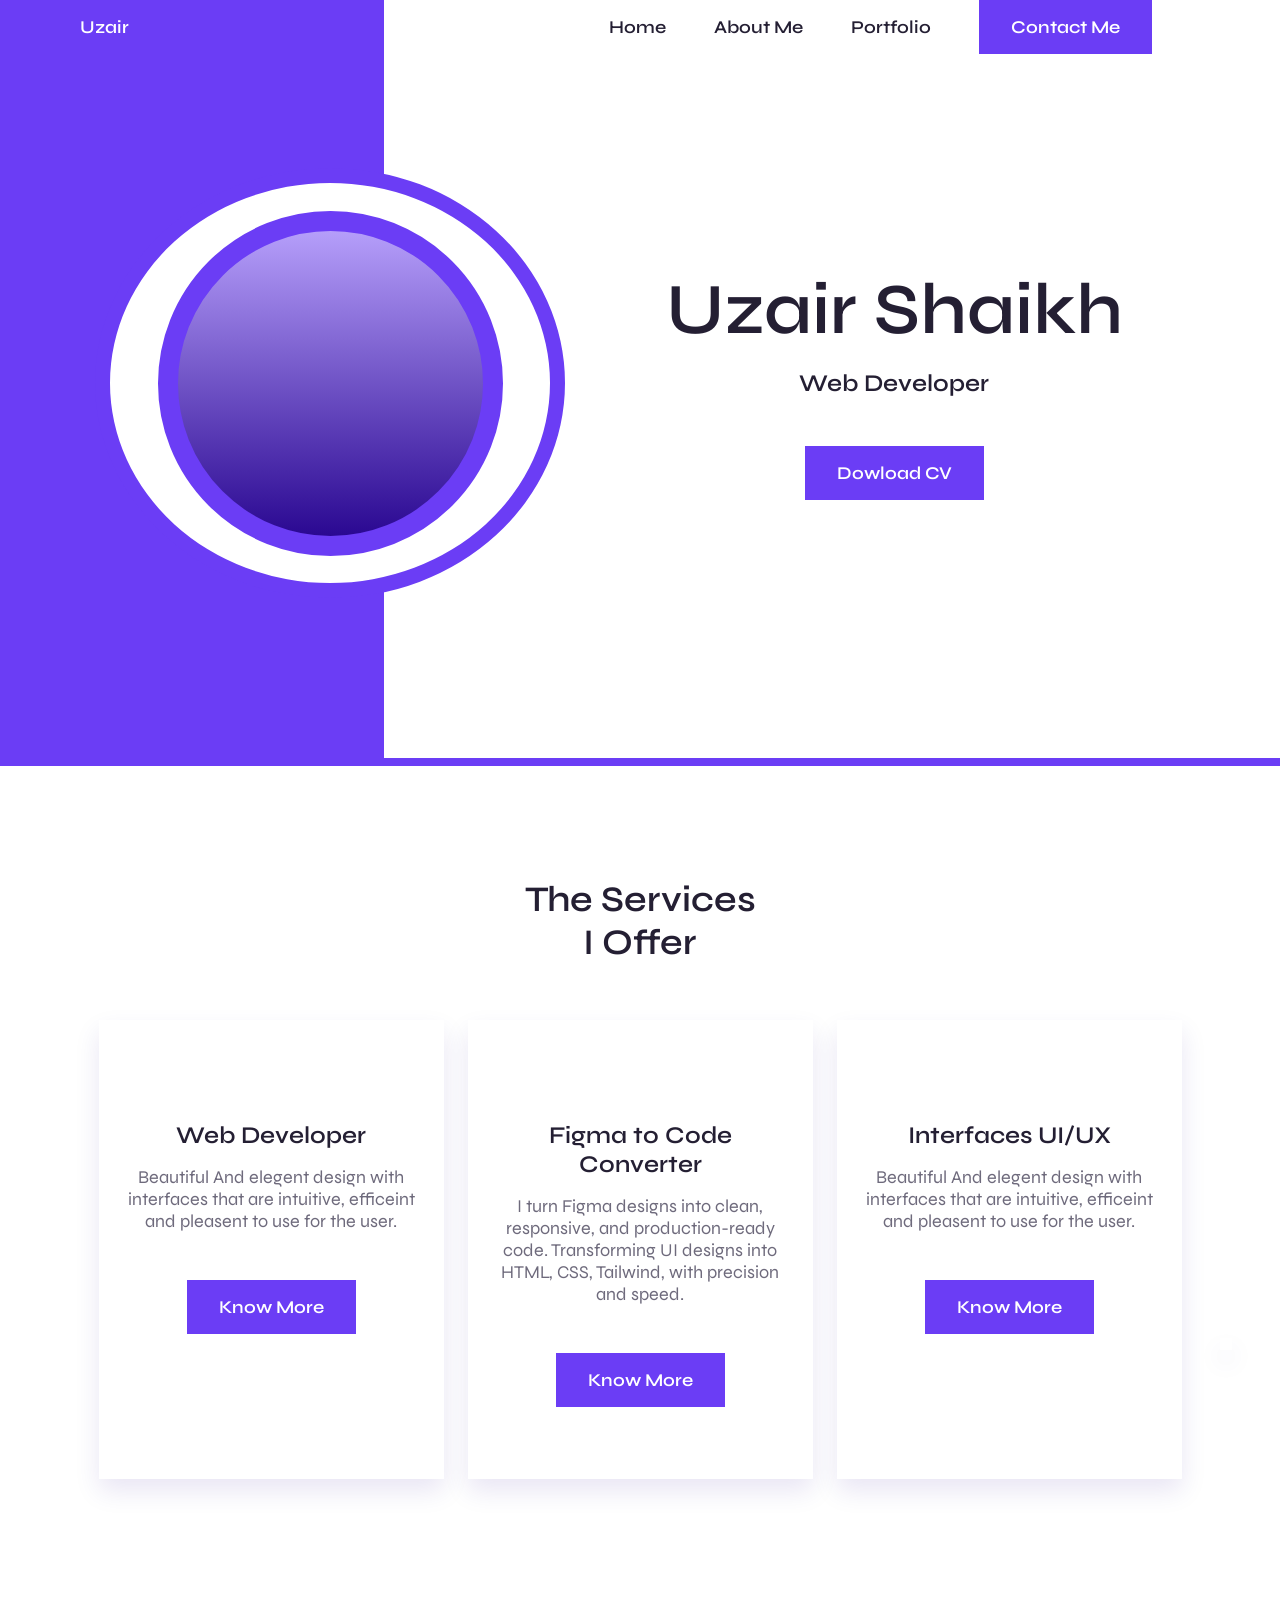
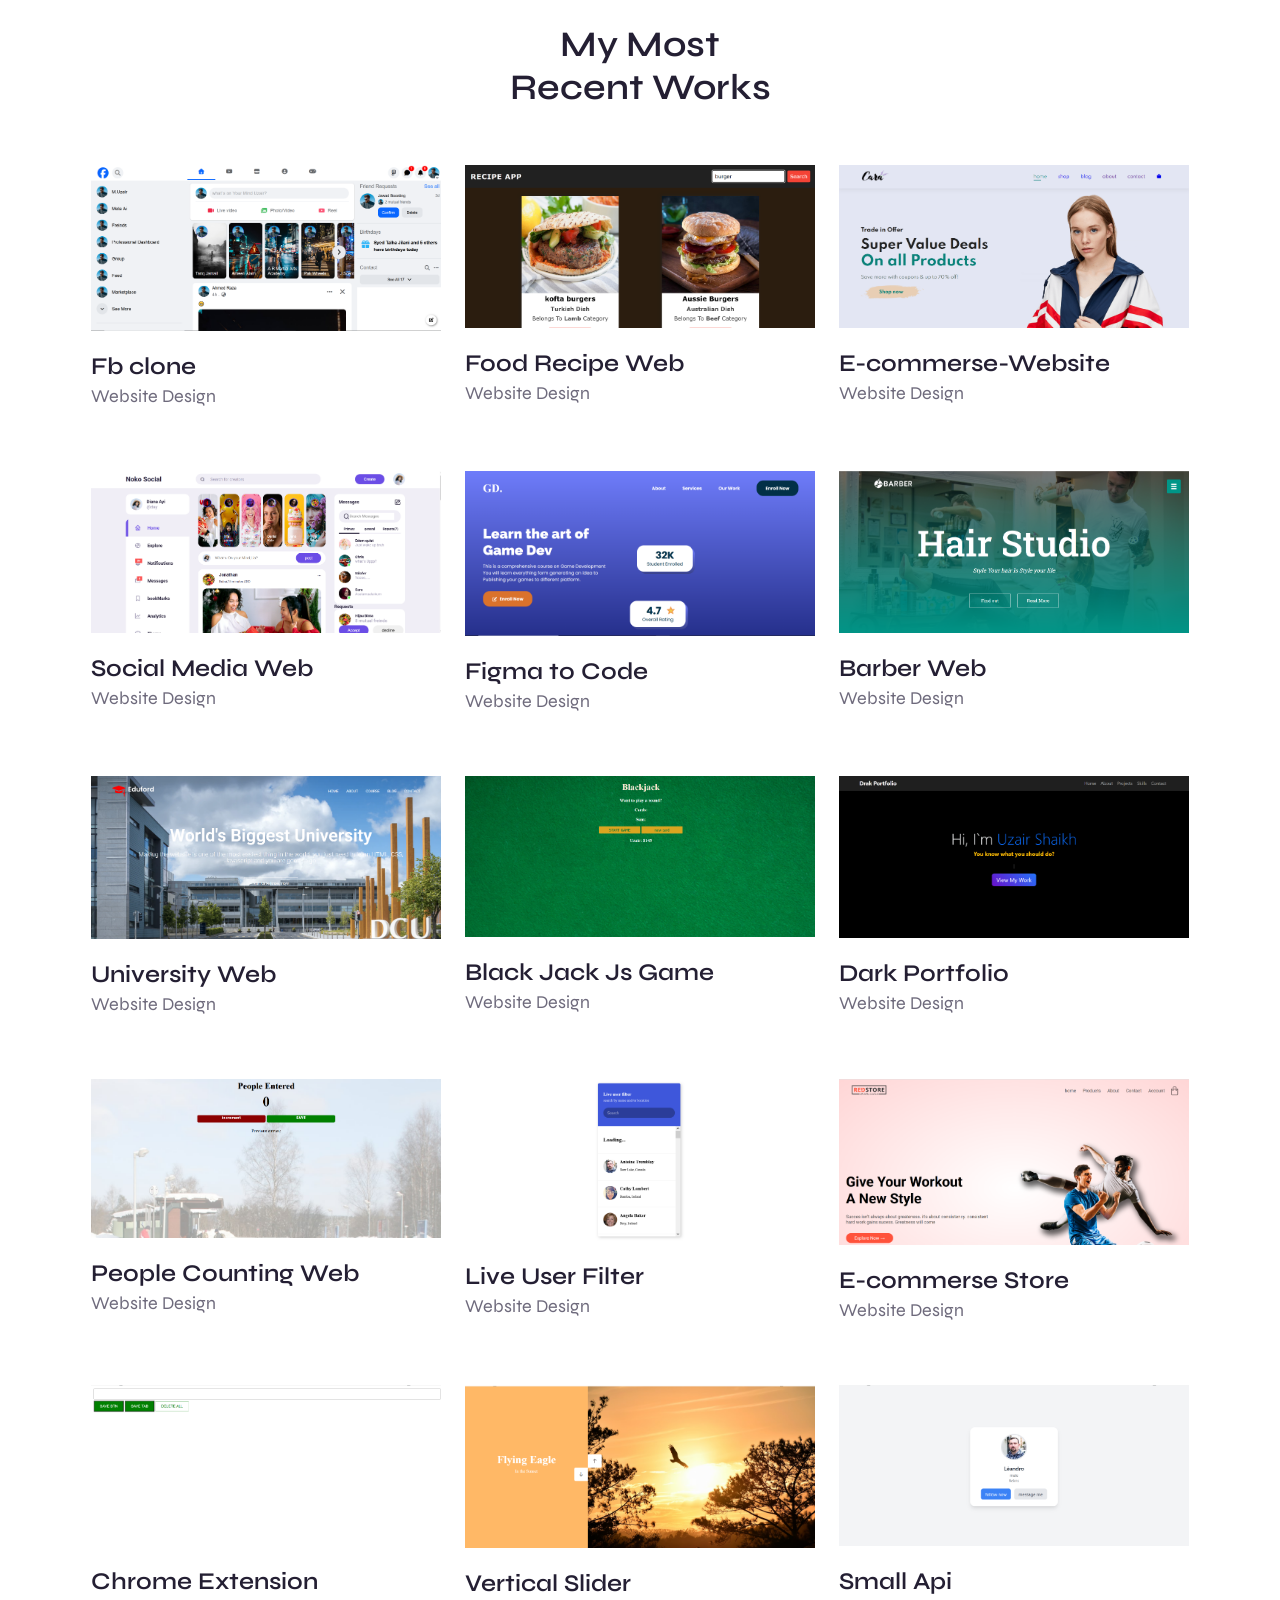
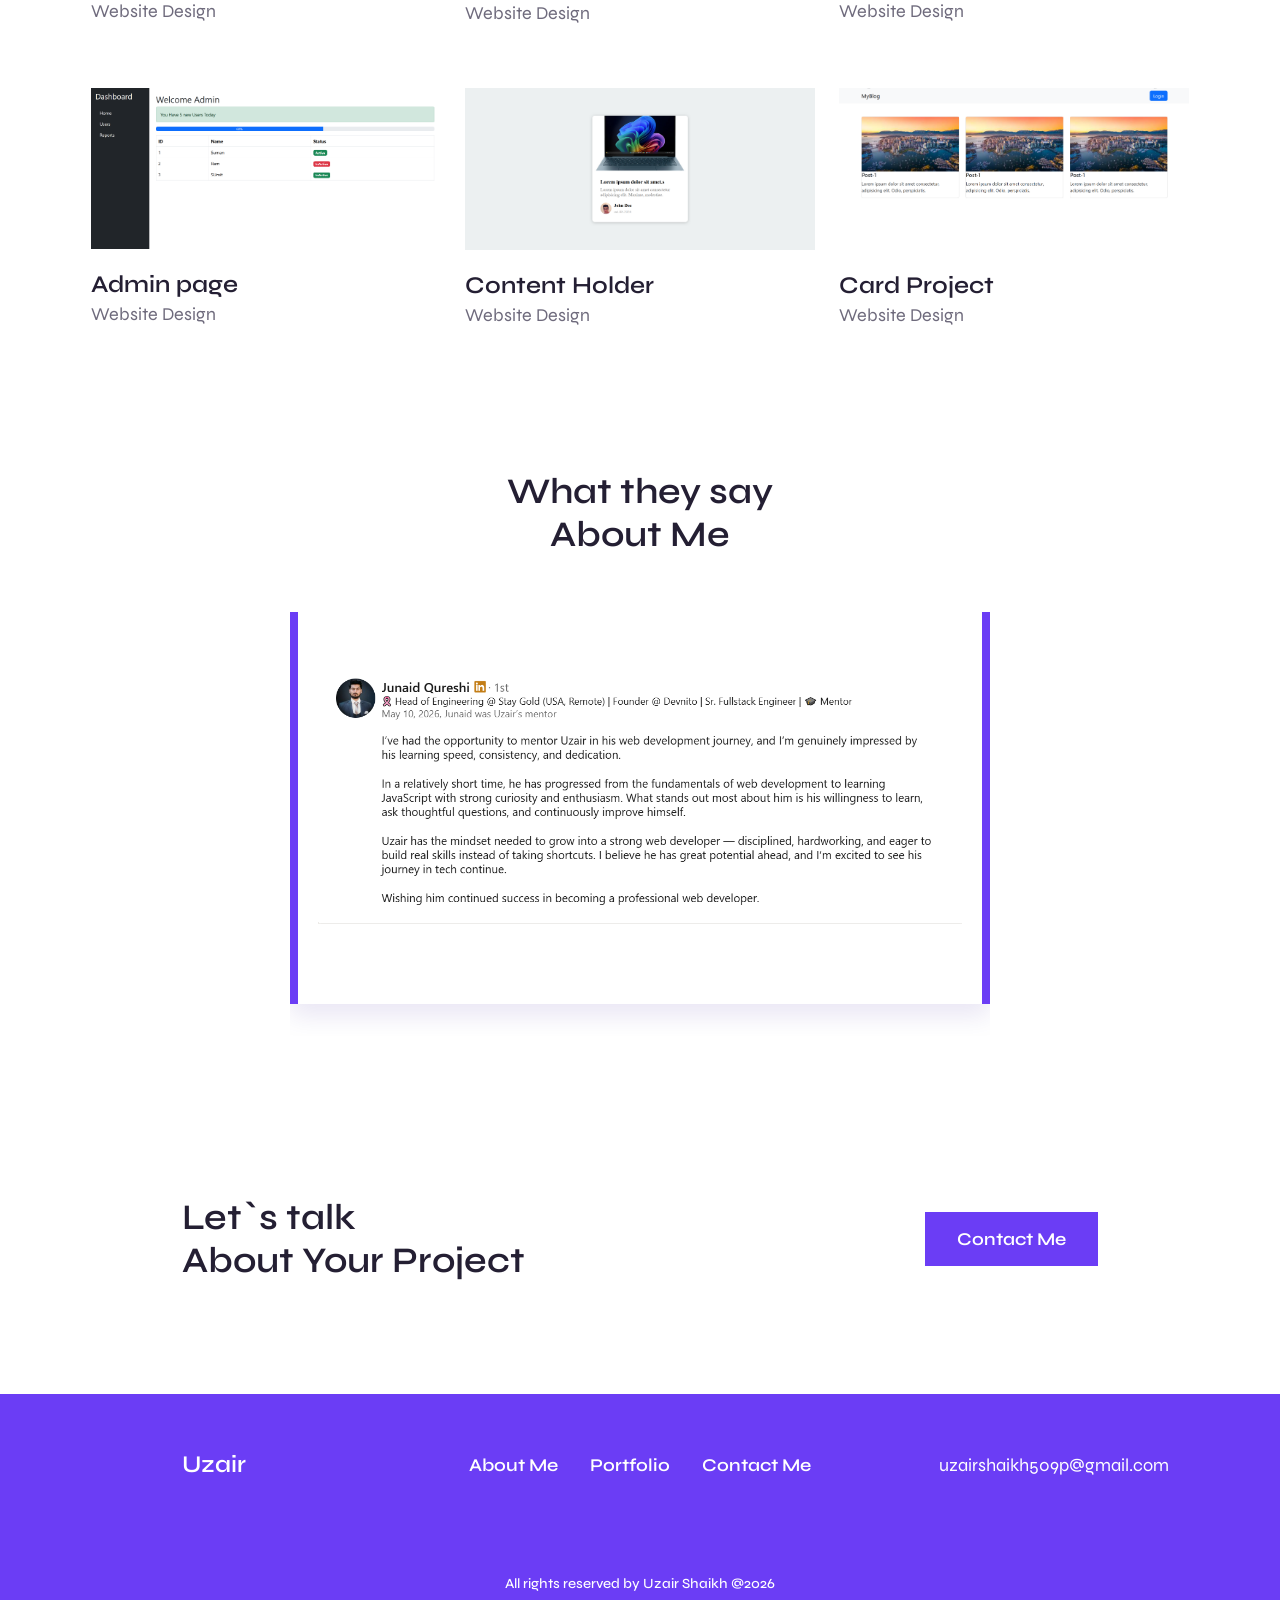
==== index.html @ 3963e6fd "update" ====
<!DOCTYPE html>
<html lang="en">

<head>
    <meta charset="UTF-8">
    <meta name="viewport" content="width=device-width, initial-scale=1.0">
    <!--=============== FAVICON ===============-->
    <link rel="shortcut icon" href="assets/img/favicon.png" type="image/x-icon">

    <!--=============== font awesome ===============-->
    <link rel="stylesheet" href="https://cdnjs.cloudflare.com/ajax/libs/remixicon/4.6.0/remixicon.css">

    <!--=============== SWIPER CSS ===============-->
    <link rel="stylesheet" href="./swiper-bundle.min.css">
    <link rel="stylesheet" href="https://cdnjs.cloudflare.com/ajax/libs/font-awesome/7.0.1/css/all.min.css">

    <!--=============== CSS ===============-->
    <link rel="stylesheet" href="style.css">
    <link rel="icon" type="image/png" sizes="32x32" href="./img/favicon.png">
    <title>Portfolio website</title>
</head>

<body>
    <!--==================== HEADER ====================-->
    <header class="header" id="header">
        <nav class="nav container">
            <a href="index.html" class="nav__logo">Uzair</a>

            <div class="nav__menu" id="nav-menu">
                <ul class="nav__list">
                    <li class="nav__item">
                        <a href="index.html" class="nav__link">Home</a>
                    </li>

                    <li class="nav__item">
                        <a href="about.html" class="nav__link">About Me</a>
                    </li>

                    <li class="nav__item">
                        <a href="work.html" class="nav__link">Portfolio</a>
                    </li>

                    <li class="nav__item">
                        <a href="contact.html" class="button">Contact Me</a>
                    </li>

                </ul>

                <!-- close button -->
                <div class="nav__close" id="nav-close">
                    <i class="ri-close-line"></i>
                </div>
            </div>

            <div class="nav__actions">
                <!-- theme button -->
                <i class="ri-moon-line change-theme" id="theme-button"></i>

                <!-- toggle button -->

                <div class="nav__toggle" id="nav-toggle">
                    <i class="ri-apps-2-line"></i>
                </div>
            </div>
        </nav>
    </header>

    <!--==================== MAIN ====================-->
    <main class="main">
        <!--==================== HOME ====================-->
        <section class="home section">
            <div class="home__rectangle"> </div>

            <div class="home__container container grid">
                <div class="home__perfil perfil">
                    <div class="perfil__content">
                        <img src="./img/uzair bg.remove.png" alt="image" class="perfil__img">
                    </div>
                </div>
                <div class="home__content grid">
                    <div class="home__data grid">
                        <h1 class="home__name">
                            Uzair Shaikh
                        </h1>

                        <h2 class="home__profession">
                            Web Developer
                        </h2>

                        <div class="home__social">
                            <a href="https://github.com/Uzair-Shaikh-1" target="_blank" class="home__social-link">
                                <i class="ri-github-fill"></i>
                            </a>
                            <a href="https://www.linkedin.com/in/uzair-shaikh-376305394/" target="_blank"
                                class="home__social-link">
                                <i class="ri-linkedin-fill"></i>
                            </a>
                            <a href="https://x.com/uzair_shaikh01" target="_blank" class="home__social-link">
                                <i class="ri-twitter-fill"></i>
                            </a>
                        </div>
                    </div>
                    <a href="https://canva.link/modern-cv" download="" class="home__button button">
                        Dowload CV
                    </a>
                </div>
            </div>

        </section>

        <!--==================== SERVICES ====================-->
        <section class="services section">

            <h2 class="section__title">
                The Services <br>
                I Offer
            </h2>

            <div class="services_container container grid">
                <article class="services__card">
                    <i class="ri-code-s-slash-line services__icon"></i>
                    <h2 class="services__title">
                        Web Developer
                    </h2>
                    <p class="services__description">
                        Beautiful And elegent design with interfaces
                        that are intuitive, efficeint and pleasent to use for the user.
                    </p>

                    <button class="services__button button">
                        Know More
                    </button>

                    <div class="services__modal">
                        <div class="services__modal-content">
                            <i class="ri-close-line services__modal-close"></i>

                            <h2 class="services__modal-title">Web Developer</h2>

                            <ul class="services__modal-list grid">
                                <li class="services__modal-item">
                                    Create professional and quality websites at the clients`s request
                                </li>
                                <li class="services__modal-item">
                                    I do web Design in prototypes
                                </li>
                                <li class="services__modal-item">
                                    I position your website with advanced SEO
                                </li>
                                <li class="services__modal-item">
                                    I solve performance problems on Web page
                                </li>
                            </ul>
                        </div>
                    </div>

                </article>
                <article class="services__card">
                    <i class="ri-pen-nib-line services__icon"></i>
                    <h2 class="services__title">
                        Figma to Code Converter
                    </h2>
                    <p class="services__description">
                        I turn Figma designs into clean, responsive, and production-ready code.
                        Transforming UI designs into HTML, CSS, Tailwind, with precision and speed.
                    </p>

                    <button class="services__button button">
                        Know More
                    </button>
                    <div class="services__modal">
                        <div class="services__modal-content">
                            <i class="ri-close-line services__modal-close"></i>

                            <h2 class="services__modal-title">Web design</h2>

                            <ul class="services__modal-list grid">
                                <li class="services__modal-item">
                                    Create professional and quality websites at the clients`s request
                                </li>
                                <li class="services__modal-item">
                                    I do web Design in prototypes
                                </li>
                                <li class="services__modal-item">
                                    I position your website with advanced SEO
                                </li>
                                <li class="services__modal-item">
                                    I solve performance problems on Web page
                                </li>
                            </ul>
                        </div>
                    </div>

                </article>
                <article class="services__card">
                    <i class="ri-layout-2-line services__icon"></i>
                    <h2 class="services__title">
                        Interfaces UI/UX
                    </h2>
                    <p class="services__description">
                        Beautiful And elegent design with interfaces
                        that are intuitive, efficeint and pleasent to use for the user.
                    </p>

                    <button class="services__button button">
                        Know More
                    </button>
                    <div class="services__modal">
                        <div class="services__modal-content">
                            <i class="ri-close-line services__modal-close"></i>

                            <h2 class="services__modal-title">InterFaces UI/UX</h2>

                            <ul class="services__modal-list grid">
                                <li class="services__modal-item">
                                    Create professional and quality websites at the clients`s request
                                </li>
                                <li class="services__modal-item">
                                    I do web Design in prototypes
                                </li>
                                <li class="services__modal-item">
                                    I position your website with advanced SEO
                                </li>
                                <li class="services__modal-item">
                                    I solve performance problems on Web page
                                </li>
                            </ul>
                        </div>
                    </div>
                </article>
            </div>
        </section>

        <!--==================== WORK ====================-->
        <section class="work section">
            <h2 class="section__title">
                My Most <br>
                Recent Works
            </h2>

            <div class="work__container container grid">
                <article class="work__card">
                    <div class="work__link">
                        <img src="./img/fb-clone.png" alt="image" class="work__img">

                    </div>
                    <div class="work-title-main">

                        <div class="work-title-1">
                            <h2 class="work__title">Fb clone</h2>
                            <span class="work__subtitle">Website Design</span>
                        </div>
                        <div class="work-title-2">


                            <a href="https://fb-dashboard11.netlify.app/" target="_blank"><i
                                    class="ri-external-link-line "></i></a>
                            <a href="https://github.com/Uzair-Shaikh-1/Fb-Dashboard" target="_blank"><i
                                    class="ri-github-fill"></i></a>
                        </div>
                    </div>

                </article>

                <article class="work__card">
                    <div class="work__link">
                        <img src="./img/food-recipe-werb.png" alt="image" class="work__img">

                    </div>
                    <div class="work-title-main">

                        <div class="work-title-1">
                            <h2 class="work__title">Food Recipe Web </h2>
                            <span class="work__subtitle">Website Design</span>
                        </div>
                        <div class="work-title-2">


                            <a href="https://food-recipe-web-by-developer-uzair.netlify.app/" target="_blank"><i
                                    class="ri-external-link-line "></i></a>
                            <a href="https://github.com/Uzair-Shaikh-1/Food-Recipe-Web1" target="_blank"><i
                                    class="ri-github-fill"></i></a>
                        </div>
                    </div>
                </article>
                <article class="work__card">
                    <div class="work__link">
                        <img src="./img/E-Commerce-Website.png" alt="image" class="work__img">

                    </div>
                    <div class="work-title-main">

                        <div class="work-title-1">
                            <h2 class="work__title">E-commerse-Website</h2>
                            <span class="work__subtitle">Website Design</span>
                        </div>
                        <div class="work-title-2">


                            <a href="https://e-commerse-web-by-developer-uzair.netlify.app/" target="_blank"><i
                                    class="ri-external-link-line "></i></a>
                            <a href="https://github.com/Uzair-Shaikh-1/E-commerce-web-by-developer-Uzair"
                                target="_blank"><i class="ri-github-fill"></i></a>
                        </div>
                    </div>

                </article>

                <article class="work__card">
                    <div class="work__link">
                        <img src="./img/Social-media-web.png" alt="image" class="work__img">

                    </div>
                    <div class="work-title-main">

                        <div class="work-title-1">
                            <h2 class="work__title">Social Media Web </h2>
                            <span class="work__subtitle">Website Design</span>
                        </div>
                        <div class="work-title-2">


                            <a href="https://github.com/Uzair-Shaikh-1/Social-Media-web-by-developer-uzair"
                                target="_blank"><i class="ri-external-link-line "></i></a>
                            <a href="https://social-media-web-by-developer-uzair.netlify.app/" target="_blank"><i
                                    class="ri-github-fill"></i></a>
                        </div>
                    </div>

                </article>
                <article class="work__card">
                    <div class="work__link">
                        <img src="./img/Figma-to-Code.png" alt="image" class="work__img">

                    </div>
                    <div class="work-title-main">

                        <div class="work-title-1">
                            <h2 class="work__title">Figma to Code</h2>
                            <span class="work__subtitle">Website Design</span>
                        </div>
                        <div class="work-title-2">


                            <a href="https://gameweb2.netlify.app/" target="_blank"><i
                                    class="ri-external-link-line "></i></a>
                            <a href="https://github.com/Uzair-Shaikh-1/Game-Web" target="_blank"><i
                                    class="ri-github-fill"></i></a>
                        </div>
                    </div>

                </article>

                <article class="work__card">
                    <div class="work__link">
                        <img src="./img/barber-web.png" alt="image" class="work__img">

                    </div>
                    <div class="work-title-main">

                        <div class="work-title-1">
                            <h2 class="work__title">Barber Web</h2>
                            <span class="work__subtitle">Website Design</span>
                        </div>
                        <div class="work-title-2">


                            <a href="https://barberweb3.netlify.app/" target="_blank"><i
                                    class="ri-external-link-line "></i></a>
                            <a href="https://github.com/Uzair-Shaikh-1/Barber-Website" target="_blank"><i
                                    class="ri-github-fill"></i></a>
                        </div>
                    </div>

                </article>

                <article class="work__card">
                    <div class="work__link">
                        <img src="./img/university-web.png" alt="image" class="work__img">

                    </div>
                    <div class="work-title-main">

                        <div class="work-title-1">
                            <h2 class="work__title">University Web</h2>
                            <span class="work__subtitle">Website Design</span>
                        </div>
                        <div class="work-title-2">


                            <a href="https://universityweb3.netlify.app/" target="_blank"><i
                                    class="ri-external-link-line "></i></a>
                            <a href="https://github.com/Uzair-Shaikh-1/University-Web" target="_blank"><i
                                    class="ri-github-fill"></i></a>
                        </div>
                    </div>

                </article>

                <article class="work__card">
                    <div class="work__link">
                        <img src="./img/blackjack-js-game.png" alt="image" class="work__img">

                    </div>
                    <div class="work-title-main">

                        <div class="work-title-1">
                            <h2 class="work__title">Black Jack Js Game</h2>
                            <span class="work__subtitle">Website Design</span>
                        </div>
                        <div class="work-title-2">


                            <a href="https://black-jack-js-game-by-developer-uzair.netlify.app/" target="_blank"><i
                                    class="ri-external-link-line "></i></a>
                            <a href="https://github.com/Uzair-Shaikh-1/Black--jack-JS-Game-by-Developer-Uzair-"
                                target="_blank"><i class="ri-github-fill"></i></a>
                        </div>
                    </div>

                </article>

                <article class="work__card">
                    <div class="work__link">
                        <img src="./img/dark-portfolio.png" alt="image" class="work__img">

                    </div>
                    <div class="work-title-main">

                        <div class="work-title-1">
                            <h2 class="work__title">Dark Portfolio</h2>
                            <span class="work__subtitle">Website Design</span>
                        </div>
                        <div class="work-title-2">


                            <a href="https://darkportfolio2.netlify.app/" target="_blank"><i
                                    class="ri-external-link-line "></i></a>
                            <a href="https://github.com/Uzair-Shaikh-1/Dark-Portfolio" target="_blank"><i
                                    class="ri-github-fill"></i></a>
                        </div>
                    </div>

                </article>

                <article class="work__card">
                    <div class="work__link">
                        <img src="./img/people-counting-web.png" alt="image" class="work__img">

                    </div>
                    <div class="work-title-main">

                        <div class="work-title-1">
                            <h2 class="work__title">People Counting Web</h2>
                            <span class="work__subtitle">Website Design</span>
                        </div>
                        <div class="work-title-2">


                            <a href="https://people-counting-web-bydeveloper-uzair.netlify.app/" target="_blank"><i
                                    class="ri-external-link-line "></i></a>
                            <a href="https://github.com/Uzair-Shaikh-1/People-counting-web-by-developer-uzair"
                                target="_blank"><i class="ri-github-fill"></i></a>
                        </div>
                    </div>

                </article>

                <article class="work__card">
                    <div class="work__link">
                        <img src="./img/live-user-filter.png" alt="image" class="work__img">

                    </div>
                    <div class="work-title-main">

                        <div class="work-title-1">
                            <h2 class="work__title">Live User Filter</h2>
                            <span class="work__subtitle">Website Design</span>
                        </div>
                        <div class="work-title-2">


                            <a href="https://live-user-filter-by-developer-uzair.netlify.app/" target="_blank"><i
                                    class="ri-external-link-line "></i></a>
                            <a href="https://github.com/Uzair-Shaikh-1/live-user-filter-by-developer-uzair"
                                target="_blank"><i class="ri-github-fill"></i></a>
                        </div>
                    </div>

                </article>

                <article class="work__card">
                    <div class="work__link">
                        <img src="./img/E-Commerce-store.png" alt="image" class="work__img">

                    </div>
                    <div class="work-title-main">

                        <div class="work-title-1">
                            <h2 class="work__title">E-commerse Store</h2>
                            <span class="work__subtitle">Website Design</span>
                        </div>
                        <div class="work-title-2">


                            <a href="https://e-commecestore.netlify.app/" target="_blank"><i
                                    class="ri-external-link-line "></i></a>
                            <a href="https://github.com/Uzair-Shaikh-1/E-commerce-Store" target="_blank"><i
                                    class="ri-github-fill"></i></a>
                        </div>
                    </div>

                </article>

                <article class="work__card">
                    <div class="work__link">
                        <img src="./img/chrome-extension-to easily get leads data.png" alt="image" class="work__img">

                    </div>
                    <div class="work-title-main">

                        <div class="work-title-1">
                            <h2 class="work__title">Chrome Extension </h2>
                            <span class="work__subtitle">Website Design</span>
                        </div>
                        <div class="work-title-2">


                            <a href="https://chrome-extension-by-developer-uzair.netlify.app/" target="_blank"><i
                                    class="ri-external-link-line "></i></a>
                            <a href="https://github.com/Uzair-Shaikh-1/Chrome-extension-to-easily-store-leads-by-developer-uzair"
                                target="_blank"><i class="ri-github-fill"></i></a>
                        </div>
                    </div>
                </article>

                <article class="work__card">
                    <div class="work__link">
                        <img src="./img/vertical-Slider.png" alt="image" class="work__img">

                    </div>
                    <div class="work-title-main">

                        <div class="work-title-1">
                            <h2 class="work__title">Vertical Slider </h2>
                            <span class="work__subtitle">Website Design</span>
                        </div>
                        <div class="work-title-2">


                            <a href="https://vertical-slider-by-developer-uzair.netlify.app/" target="_blank"><i
                                    class="ri-external-link-line "></i></a>
                            <a href="https://github.com/Uzair-Shaikh-1/vertical-slider-by-developer-uzair"
                                target="_blank"><i class="ri-github-fill"></i></a>
                        </div>
                    </div>
                </article>

                <article class="work__card">
                    <div class="work__link">
                        <img src="./img/small-api.png" alt="image" class="work__img">

                    </div>
                    <div class="work-title-main">

                        <div class="work-title-1">
                            <h2 class="work__title">Small Api </h2>
                            <span class="work__subtitle">Website Design</span>
                        </div>
                        <div class="work-title-2">


                            <a href="https://small-api-project-by-developer-uzair.netlify.app/" target="_blank"><i
                                    class="ri-external-link-line "></i></a>
                            <a href="https://github.com/Uzair-Shaikh-1/Small-Api-Project-By-Developer-Uzair"
                                target="_blank"><i class="ri-github-fill"></i></a>
                        </div>
                    </div>
                </article>


                <article class="work__card">
                    <div class="work__link">
                        <img src="./img/admin page using bootstrap.png" alt="image" class="work__img">

                    </div>
                    <div class="work-title-main">

                        <div class="work-title-1">
                            <h2 class="work__title">Admin page </h2>
                            <span class="work__subtitle">Website Design</span>
                        </div>
                        <div class="work-title-2">


                            <a href="https://admin-page-by-developer-uzair.netlify.app/" target="_blank"><i
                                    class="ri-external-link-line "></i></a>
                            <a href="https://github.com/Uzair-Shaikh-1/admin-page-by-using-bootstrap" target="_blank"><i
                                    class="ri-github-fill"></i></a>
                        </div>
                    </div>
                </article>

                <article class="work__card">
                    <div class="work__link">
                        <img src="./img/content-placeholder.png" alt="image" class="work__img">

                    </div>
                    <div class="work-title-main">

                        <div class="work-title-1">
                            <h2 class="work__title">Content Holder </h2>
                            <span class="work__subtitle">Website Design</span>
                        </div>
                        <div class="work-title-2">


                            <a href="https://content-holder-by-developer-uzair.netlify.app/" target="_blank"><i
                                    class="ri-external-link-line "></i></a>
                            <a href="https://github.com/Uzair-Shaikh-1/card-project-using-bootstrap-by-developer-uzair"
                                target="_blank"><i class="ri-github-fill"></i></a>
                        </div>
                    </div>
                </article>

                <article class="work__card">
                    <div class="work__link">
                        <img src="./img/card-project.png" alt="image" class="work__img">

                    </div>
                    <div class="work-title-main">

                        <div class="work-title-1">
                            <h2 class="work__title">Card Project </h2>
                            <span class="work__subtitle">Website Design</span>
                        </div>
                        <div class="work-title-2">


                            <a href="https://card-project-using-bootstrap.netlify.app/" target="_blank"><i
                                    class="ri-external-link-line "></i></a>
                            <a href="https://github.com/Uzair-Shaikh-1/card-project-using-bootstrap-by-developer-uzair"
                                target="_blank"><i class="ri-github-fill"></i></a>
                        </div>
                    </div>
                </article>
            </div>
        </section>

        <!--==================== TESTIMONIAL ====================-->
        <section class="testimonial section">

            <h2 class="section__title">
                What they say <br>
                About Me
            </h2>

            <div class="testimonial__container container">
                <div class="testimonial__swiper swiper">
                    <div class="swiper-wrapper">
                        <article class="testimonial__card swiper-slide">
                            <div class="testimonial__border">
                                <img src="./img/testimonial-5.png" alt="image" class="testimonial__img">
                            </div>
                        </article>

                    </div>
                </div>

                <!-- pagination -->
                <div class="swiper-pagination"></div>
            </div>
        </section>

        <!--==================== CONTACT ====================-->
        <section class="contact section">
            <div class="contact__container container grid">
                <h2 class="section__title">
                    Let`s talk <br>
                    About Your Project
                </h2>

                <a href="contact.html" class="contact__button button">Contact Me </a>
            </div>
        </section>
    </main>

    <!--==================== FOOTER ====================-->
    <footer class="footer">

        <div class="footer__container container grid">
            <div class="footer__content grid">
                <a href="index.html" class="footer__logo">Uzair</a>

                <ul class="footer__links">
                    <li>
                        <a href="about.html" class="footer__link">About Me</a>
                    </li>

                    <li>
                        <a href="work.html" class="footer__link">Portfolio</a>
                    </li>

                    <li>
                        <a href="contact.html" class="footer__link">Contact Me</a>
                    </li>
                </ul>

                <div class="footer__social">
                    <p><a href="#">uzairshaikh509p@gmail.com</a></p>
                    <a href="https://www.linkedin.com/in/uzair-shaikh-376305394/" target="_blank"
                        class="footer__social-link">
                        <i class="ri-linkedin-fill"></i>
                    </a>
                </div>
            </div>
            <span class="footer__copy">
                All rights reserved by Uzair Shaikh @2026
            </span>
        </div>
    </footer>

    <!--========== SCROLL UP ==========-->

    <a href="" class="scrollup" id="scroll-up">
        <i class="ri-arrow-up-line"></i>
    </a>

    <!--=============== MAIN JS ===============-->
    <script src="main.js"></script>

    <!--=============== SWIPER JS ===============-->
    <script src="./swiper-bundle.min.js"></script>

    <!--=============== INDEX JS ===============-->
    <script src="index.js"></script>
</body>

</html>
---- style.css ----
@import url('https://fonts.googleapis.com/css2?family=Syne:wght@400..800&display=swap');

/*=============== VARIABLES CSS ===============*/
:root {
    --header-height: 3.5rem;

    /*========== Colors ==========*/
    /*Color mode HSL(hue, saturation, lightness)*/
    /* 
      Change favorite color
      Default: hsl(255, 90%, 60%)
      Orange: hsl(14, 90%, 60%) - Blue: hsl(210, 90%, 50%)
      Pink: hsl(356, 100%, 65%) - Green: hsl(162, 90%, 40%)

      For more colors visit: https://colors.dopely.top/color-pedia
      -> Choose any color 
      -> Click on tab (Color Conversion)
      -> Copy the color mode (HSL)
  */
    --hue: 255;
    --first-color: hsl(var(--hue), 90%, 60%);
    --first-color-alt: hsl(var(--hue), 82%, 56%);
    --first-color-light: hsl(var(--hue), 40%, 80%);
    --title-color: hsl(var(--hue), 24%, 16%);
    --text-color: hsl(var(--hue), 8%, 45%);
    --text-color-light: hsl(var(--hue), 8%, 60%);
    --white-color: hsl(0, 0%, 100%);
    --body-color: hsl(0, 0%, 100%);
    --container-color: hsl(0, 0%, 100%);
    --shadow-color: hsla(var(--hue), 90%, 30%, .1);

    /*========== Font and typography ==========*/
    /*.5rem = 8px | 1rem = 16px ...*/
    --body-font: "Syne", sans-serif;
    --biggest-font-size: 2rem;
    --h1-font-size: 1.5rem;
    --h2-font-size: 1.25rem;
    --h3-font-size: 1rem;
    --normal-font-size: .938rem;
    --small-font-size: .813rem;
    --smaller-font-size: .75rem;

    /*========== Font weight ==========*/
    --font-regular: 400;
    --font-medium: 500;
    --font-semi-bold: 600;

    /*========== z index ==========*/
    --z-tooltip: 10;
    --z-fixed: 100;
    --z-modal: 1000;
}

/*========== Responsive typography ==========*/
@media screen and (min-width: 1150px) {
    :root {
        --biggest-font-size: 4.5rem;
        --h1-font-size: 2.25rem;
        --h2-font-size: 1.5rem;
        --h3-font-size: 1.25rem;
        --normal-font-size: 1.125rem;
        --small-font-size: .875rem;
        --smaller-font-size: .813rem;
    }
}

/*=============== BASE ===============*/
* {
    box-sizing: border-box;
    padding: 0;
    margin: 0;
}

html {
    scroll-behavior: smooth;
}

body,
input,
textarea,
button {
    font-family: var(--body-font);
    font-size: var(--normal-font-size);
}

body {
    background-color: var(--body-color);
    color: var(--text-color);
    transition: background-color .4s;
}

input,
button,
textarea {
    border: none;
    outline: none;
}

h1,
h2,
h3,
h4 {
    color: var(--title-color);
    font-weight: var(--font-semi-bold);
}

ul {
    list-style: none;
}

a {
    text-decoration: none;
}

img {
    display: block;
    max-width: 100%;
    height: auto;
}

/*=============== THEME ===============*/

.nav__actions {
    display: flex;
    align-items: center;
    column-gap: 1rem;
}

.change-theme {
    color: var(--white-color);
    font-size: 1.25rem;
    cursor: pointer;
    transition: color .4s;
}

/*========== Variables Dark theme ==========*/
body.dark-theme {
    --title-color: hsl(var(--hue), 24%, 85%);
    --text-color: hsl(var(--hue), 8%, 70%);
    --body-color: hsl(var(--hue), 16%, 8%);
    --container-color: hsl(var(--hue), 16%, 12%);
    --shadow-color: hsla(var(--hue), 32%, 4%, .4);
}

/*========== 
	Color changes in some parts of 
	the website, in dark theme
==========*/

.dark-theme .bg-header {
    box-shadow: 0 12px 24px var(--shadow-color);
}

.dark-theme .services__modal {
    background-color: hsl(var(--hue), 90%, 8%, .2);
}

.dark-theme::-webkit-scrollbar {
    background-color: hsl(var(--hue), 16%, 15%);
}

.dark-theme::-webkit-scrollbar-thumb {
    background-color: hsl(var(--hue), 16%, 15%);
}

.dark-theme::-webkit-scrollbar-thumb:hover {
    background-color: hsl(var(--hue), 16%, 35%);
}







/*=============== REUSABLE CSS CLASSES ===============*/
.container {
    max-width: 1120px;
    margin-inline: 1.5rem;
}

.grid {
    display: grid;
    gap: 1.5rem;
}

.section {
    padding-block: 5rem 1rem;
}

.section__title {
    font-size: var(--h1-font-size);
    text-align: center;
    margin-bottom: 2rem;
}

.perfil {
    width: 250px;
    height: 250px;
    background-color: var(--body-color);
    border: 8px solid var(--first-color);
    border-radius: 50%;
    display: grid;
    place-items: center;
    transition: background-color .4s;
}

.perfil__content {
    width: 180px;
    height: 180px;
    border: 10px solid var(--first-color);
    border-radius: 50%;
    overflow: hidden;
    display: flex;
    justify-content: center;
    align-items: flex-end;
    background: linear-gradient(180deg,
            hsl(var(--hue), 90%, 80%),
            hsl(var(--hue), 90%, 30%));
}

.perfil__img {
    width: 140px;
}


.main {
    overflow: hidden;
}

/*=============== HEADER & NAV ===============*/

.header {
    position: fixed;
    width: 100%;
    top: 0;
    left: 0;
    background-color: transparent;
    z-index: var(--z-fixed);
    transition: background-color .4s, box-shadow .4s;
}

nav {
    position: relative;
    height: var(--header-height);
    display: flex;
    justify-content: space-between;
    align-items: center;

}

.nav__logo {
    color: var(--white-color);
    font-weight: var(--font-semi-bold);
    transition: color .4s;
}

.nav__toggle,
.nav__close {
    display: inline-flex;
    font-size: 1.25rem;
    cursor: pointer;
}

.nav__toggle {
    color: var(--white-color);
    transition: color .4s;

}

.nav__close {
    color: var(--title-color);
}

/* Navigation for mobile devices */
@media screen and (max-width:1150px) {
    .nav__menu {
        position: fixed;
        top: -100%;
        left: 0;
        background-color: var(--body-color);
        width: 100%;
        box-shadow: 0 12px 24px var(--shadow-color);
        padding-block: 5rem 4rem;
        transition: top .4s;
    }
}

.nav__list {
    display: flex;
    flex-direction: column;
    row-gap: 2.5rem;
    text-align: center;
}

.nav__link {
    color: var(--title-color);
    font-weight: var(--font-semi-bold);
    transition: color .4s;
}

.nav__link:hover {
    color: var(--first-color);
}

.nav__close {
    position: absolute;
    top: 1.15rem;
    right: 1.5rem;
}

/* Show menu */

.show-menu {
    top: 0;
}

.bg-header :is(.nav__logo, .nav__toggle) {
    color: var(--title-color);
}

/* Change background header */
.bg-header {
    background-color: var(--body-color);
    box-shadow: 0 2px 16px var(--shadow-color);
}

/* Header background color of other pages */
.header-pages {
    background-color: var(--body-color);

}

.header-pages :is(.nav__logo, .nav__toggle, .change-theme) {
    color: var(--title-color);
}

/*=============== BUTTON ===============*/

.button {
    display: inline-flex;
    justify-content: center;
    background-color: var(--first-color);
    color: var(--white-color);
    font-weight: var(--font-semi-bold);
    padding: 1rem 2rem;
    transition: background-color .4s, box-shadow .4s;
}

.button:hover {
    background-color: var(--first-color-alt);
    box-shadow: 0 8px 24px hsla(var(--hue), 90%, 30%, .3);
}

/*=============== HOME ===============*/
.home {
    position: relative;
    border-bottom: 8px solid var(--first-color);

}

.home__rectangle {
    width: 100%;
    height: 220px;
    background-color: var(--first-color);
    position: absolute;
    top: 0;
    left: 0;
    z-index: -1;
}

.home__container {
    padding-block: 1rem 3rem;
}

.home__perfil {
    justify-self: center;
}

.home__content {
    row-gap: 3rem;
}

.home__data {
    row-gap: .75rem;
    text-align: center;
}

.home__name {
    font-size: var(--biggest-font-size);
}

.home__profession {
    font-size: var(--h2-font-size);
}

.home__social {
    display: flex;
    justify-content: center;
    column-gap: 1rem;
}

.home__social-link {
    font-size: 1.5rem;
    color: var(--title-color);
    transition: color .4s;
}

.home__social-link:hover {
    color: var(--first-color);
}

.home__button {
    justify-self: center;
}


/*=============== ABOUT ===============*/
.about__page {
    padding-bottom: 4rem;
}

.about__perfil {
    justify-self: center;
}

.about__content {
    row-gap: 4rem;
}

.about_-data {
    row-gap: 2rem;
}

.about__info {
    row-gap: .75rem;
    text-align: center;
}

.about__name {
    font-size: var(--h1-font-size);
}

.about_-profession {
    font-size: var(--h2-font-size);
}

.about__description b {
    color: var(--first-color);
}

.about__button {
    justify-self: center;
}

.about__skills-title {
    font-size: var(--h3-font-size);
    text-align: center;
    margin-bottom: 2rem;
}

.about__skills-img {
    width: 35px;
    transform: transform .4s;
}

.about__skills-img:hover {
    transform: translateY(-.5rem);
    cursor: pointer;
}

.about__skills-content {
    grid-template-columns: repeat(5, max-content);
    justify-content: center;
    align-items: center;
    gap: 2rem 1.5rem;
}



/*=============== SERVICES ===============*/


.services__container {
    row-gap: 2rem;
}

.services__card {
    background-color: var(--container-color);
    padding: 3.5rem 1.5rem;
    box-shadow: 0 12px 24px var(--shadow-color);
    text-align: center;
    transition: background-color .4s;
}

.services__icon {
    display: inline-block;
    font-size: 3rem;
    color: var(--first-color);
    margin-bottom: 1.5rem;
}

.services__title {
    font-size: var(--h2-font-size);
    margin-bottom: 1rem;
}

.services__description {
    margin-bottom: 3rem;
}

.services__button {
    cursor: pointer;
}

.services__modal {
    position: fixed;
    inset: 0;
    background-color: hsla(var(--hue), 90%, 30%, .3);
    backdrop-filter: blur(24px);
    --webkit-backdrop-filter: blur(24px);
    display: grid;
    place-items: center;
    padding: 2rem 1.5rem;
    opacity: 0;
    visibility: hidden;
    z-index: var(--z-modal);
    transition: opacity .4s, visiblity .4s;
}

.services__modal-content {
    max-height: 420px;
    position: relative;
    background-color: var(--container-color);
    padding: 3.5rem 1.5rem;
    border-bottom: 6px solid var(--first-color);
    overflow: auto;
}

.services__modal-content::-webkit-scrollbar {
    width: .6rem;
}

.services__modal-content::-webkit-scrollbar-thumb {
    background-color: var(--text-color-light);
}

.services__modal-title {
    font-size: var(--h2-font-size);
    margin-bottom: 2.5rem;
}

.services__modal-list {
    margin-left: 1rem;
}

.services__modal-item {
    text-align: initial;
    list-style: square;
}

.services__modal-item::marker {
    color: var(--first-color);
}

.services__modal-close {
    position: absolute;
    top: 1.5rem;
    right: 1.5rem;
    font-size: 1.5rem;
    color: var(--first-color);
    cursor: pointer;
}


/* Active modal */

.active-modal {
    opacity: 1 !important;
    visibility: visible !important;
}

/*=============== WORK ===============*/

.work__container {
    row-gap: 2rem;
}

.work__link {
    display: inline-block;
    position: relative;
    overflow: hidden;
    margin-bottom: 1rem;
}

.work__img {
    transition: filter .9s, transform .5s;
}

.work__icon {
    position: absolute;
    top: 1.25rem;
    right: 1.25rem;
    font-size: 2rem;
    color: var(--first-color);
    transition: transform .4s;
    padding-right: 70px;
}

.work-group-2 {
    position: absolute;
    top: 1.25rem;
    right: 1.25rem;
    font-size: 2rem;
    color: var(--first-color);
    transition: transform .4s;
}

.work-group {
    position: relative;
    display: flex;
    gap: 0.8rem;
    margin-top: 0.7rem;
    padding-bottom: 1rem;
}

.work__link:hover .work__img {
    transform: scale(1.1);
    filter: none;
    cursor: pointer;
}

.work__link:hover .work-group-2 {
    transform: translateY(-5px);
}

.work__title {
    font-size: var(--h2-font-size);
    margin-bottom: .25rem;
}

.work__page {
    padding-bottom: 4rem;
}

.work .work-title-main {
    display: flex;
    justify-content: space-between;
}

.work .work-title-2 i {
    font-size: 30px;
}

.work .work-title-2 i:hover {
    transform: translateY(-10px);
}

/*=============== TESTIMONIAL ===============*/
.testimonial__container {
    position: relative;

}

.testimonial__swiper {
    padding-bottom: 2rem;
}

.testimonial__card {
    background-color: var(--container-color);
    padding: 2rem 1.25rem 2.5rem 1.25rem;
    border-inline: 8px solid var(--first-color);
    box-shadow: 0 12px 24px var(--shadow-color);
    text-align: center;
    transition: background-color .4s;
}

.testimonial__border {
    width: 100%;
    height: auto;
}

.testimonial__img {
    transition: filter .4s;
}

.testimonial__name {
    font-size: var(--h2-font-size);
    margin-bottom: .5rem;
}

.testimonial__card:hover .testimonial__img {
    filter: none;
}


/* Swiper class */

.swiper-pagination-bullets.swiper-pagination-horizontal {
    bottom: -1rem;
}

.swiper-pagination-bullets {
    /* background-color: var(--first-color-light); */
    opacity: 1;
}

.swiper-pagination-bullets-active {
    background-color: var(--first-color);
}

/*=============== CONTACT ===============*/

.contact__container {
    padding-bottom: 4rem;
}

.contact__button {
    justify-self: center;
}

.contact__page {
    padding-block: 1rem 4rem;
}

.contact__form {
    position: relative;
}

.contact__box {
    position: relative;
    width: 100%;
    height: 58px;
}

.contact__input {
    width: 100%;
    height: 100%;
    background-color: var(--body-color);
    border: 3px solid var(--text-color-light);
    padding: .5rem 1.5rem;
    color: var(--title-color);
    font-weight: var(--font-semi-bold);
    transition: border-color .4s, background-color .4s;
}

.contact__input:focus {
    border-color: var(--title-color);
}

.contact__input:-webkit-autofill {
    transition: background-color 6000s, color 60000ms;
}

.contact__label {
    position: absolute;
    top: -16px;
    left: 16px;
    font-size: var(--small-font-size);
    font-weight: var(--font-semi-bold);
    color: var(--title-color);
    background-color: var(--body-color);
    padding: 8px;
    transition: background-color .4s;
}

.contact__area {
    height: 10rem;
}

.contact__area textarea {
    resize: none;
    padding-top: 1.25rem;
}

.contact__send {
    padding-block: 1.25rem;
    cursor: pointer;
}

.contact__message {
    position: absolute;
    bottom: 70px;
    left: 0;
    font-size: var(--small-font-size);
    font-weight: var(--font-semi-bold);
    color: var(--title-color);
}



/*=============== FOOTER ===============*/

.footer {
    background-color: var(--first-color);
}

.footer__container {
    padding-block: 4rem 2rem;
    text-align: center;
    row-gap: 5rem;
}

.footer__content a,
.footer__copy {
    color: var(--white-color);
}

.footer__logo {
    font-size: var(--h1-font-size);
    font-weight: var(--font-semi-bold);
    justify-self: center;
}

.footer__links,
.footer__social {
    display: flex;
    justify-content: center;
}

.footer__links {
    flex-wrap: wrap;
    gap: 2rem;
}

.footer__link {
    font-weight: var(--font-semi-bold);
}

.footer__logo:hover,
.footer__link:hover {
    text-decoration: underline;
}

.footer__social {
    column-gap: 1rem;
}

.footer__social-link {
    font-size: 1.5rem;
    transform: transform .4s;
}

.footer__social-link:hover {
    transform: translateY(-.25rem);
}

.footer__copy {
    font-size: var(--small-font-size);
    font-weight: var(--font-medium);
}

/*=============== SCROLL BAR ===============*/

::-webkit-scrollbar {
    width: .6rem;
    background-color: hsl(var(--hue), 20%, 85%);
}

::-webkit-scrollbar-thumb {
    background-color: hsl(var(--hue), 20%, 65%);
}

::-webkit-scrollbar-thumb:hover {
    background-color: hsl(var(--hue), 20%, 55%);
}

/*=============== SCROLL UP ===============*/
.scrollup {
    position: fixed;
    right: 1rem;
    bottom: -50%;
    background-color: var(--container-color);
    box-shadow: 0 12px 24px var(--shadow-color);
    display: inline-flex;

    padding: 6px;
    font-size: 1.25rem;
    z-index: var(--z-tooltip);
    transition: bottom .4s, transform .4s, background-color .4s;
}

.scrollup:hover {
    transform: translateY(-.5rem);
}

/* Show Scroll Up */
.show-scroll {
    bottom: 3rem;
}

/*=============== BREAKPOINTS ===============*/
/* For small devices */
@media screen and (max-width:320px) {
    .container {
        margin-inline: 1rem;
    }

    .services__modal {
        padding-inline: .5rem;
    }

    .about__skills-content {
        grid-template-columns: repeat(4, max-content);
    }
}

/* For medium devices */
@media screen and (min-width:576px) {
    .services_container {
        grid-template-columns: 320px;
        justify-content: center;
    }

    /* .services__modal {
        width: 400px;
    } */

    .work__container {
        grid-template-columns: 350px;
        justify-content: center;
    }

    .about__container {
        grid-template-columns: 400px;
        justify-content: center;
    }
}

@media screen and (min-width:768px) {
    .services_container {
        grid-template-columns: repeat(2, 320px);
    }

    .work__container {
        grid-template-columns: repeat(2, 350px);
    }

    .testimonial__container {
        max-width: 700px;
        margin-inline: auto;
    }

    .testimonial__description {
        width: 470px;
        margin-inline: auto;
    }

    .contact__page {
        grid-template-columns: 670px;
        justify-content: center;
    }

    .contact__group {
        grid-template-columns: repeat(2, 1fr);
        column-gap: 1rem;

    }

    .contact__area {
        height: 18rem;
    }

    .contact__send {
        justify-self: center;
        margin-top: 1.5rem;
    }
}

/* For large devices */
@media screen and (min-width:1150px) {
    .container {
        margin-inline: auto;
    }

    .section {
        padding-block: 7rem 2rem;

    }

    .section__title {
        margin-bottom: 3.5rem;
    }

    .nav {
        height: calc(var(--header-height) +2rem);
        column-gap: 3rem;
    }

    .nav__toggle,
    .nav__close {
        display: none;
    }

    .nav__menu {
        margin-left: auto;
    }

    .nav__list {
        flex-direction: row;
        align-items: center;
        column-gap: 3rem;
    }

    .change-theme {
        color: var(--title-color);
    }

    .perfil {
        width: 470px;
        height: 430px;
        border-width: 15px;
    }

    .perfil__content {
        width: 345px;
        height: 345px;
        border-width: 20px;
    }

    .perfil__img {
        width: 275px;
    }

    .home__rectangle {
        width: 30vw;
        height: 100%;
    }

    .home__container {
        position: relative;
        grid-template-columns: 500px 300px;
        align-items: center;
        column-gap: 4rem;
        padding-block: 3.5rem 8rem;
    }

    .home__content {
        width: 500px;
        /* row-gap: 4rem; */
    }

    .home__data {
        row-gap: 1rem;
        /* text-align: initial; */
    }

    .home__social {
        flex-direction: column;
        row-gap: 1.5rem;
        position: absolute;
        top: -4rem;
        bottom: 0;
        right: 0;
    }

    .home__social-link {
        color: var(--first-color);
    }

    /* .home__button {
        justify-self: flex-start;
    } */
    .services_container {
        grid-template-columns: repeat(3, 345px);
    }

    .services__card {
        padding-block: 4.5rem;
    }

    .services__modal-content {
        max-height: 480px;
        padding: 5.5rem 2rem;
    }

    .services__modal-close {
        font-size: 2rem;

    }

    .work__container {
        grid-template-columns: repeat(3, 350px);
        row-gap: 4rem;
    }

    .testimonial__card {
        padding-block: 3rem 3.5rem;
    }

    .testimonial__border {

        margin-bottom: 1.5rem;
    }

    .contact__container {
        grid-template-columns: repeat(2, max-content);
        justify-content: center;
        align-items: center;
        column-gap: 25rem;
        padding-block: 1rem 5rem;
    }

    .contact__container .section__title {
        text-align: initial;
        margin: 0;
    }

    .footer__container {
        row-gap: 6rem;
        padding-block: 3.5rem;
    }

    .footer__content {
        grid-template-columns: 1fr 2fr 1fr;
        align-items: center;
    }

    .footer__logo {
        font-size: var(--h2-font-size);
    }

    .foo {
        column-gap: 3rem;
    }

    .footer__social {
        column-gap: 1.5rem;
    }

    .scrollup {
        right: 3rem;
    }

    .about__container {
        grid-template-columns: 500px 440px;
        align-items: center;
        column-gap: 8rem;
        padding-top: 2rem;
    }

    .about_-data {
        row-gap: 3.5rem;
    }

    .about__info {
        text-align: initial;
    }

    .about__button {
        justify-self: flex-start;
    }

    .about__skills-title {
        text-align: initial;
    }

    .about__skills-content {
        grid-template-columns: repeat(7, max-content);
        justify-content: initial;
    }

    .about__skills-img {
        width: 40px;
    }
}


@media screen and (min-width:1500px) {
    .home__rectangle {
        width: 33vw;
    }
}

/* For 2K resolutions (2048 x 1152, 2048 x 1536) */

@media screen and (min-width:2048px) {
    .home__rectangle {
        width: 40vw;
    }
}
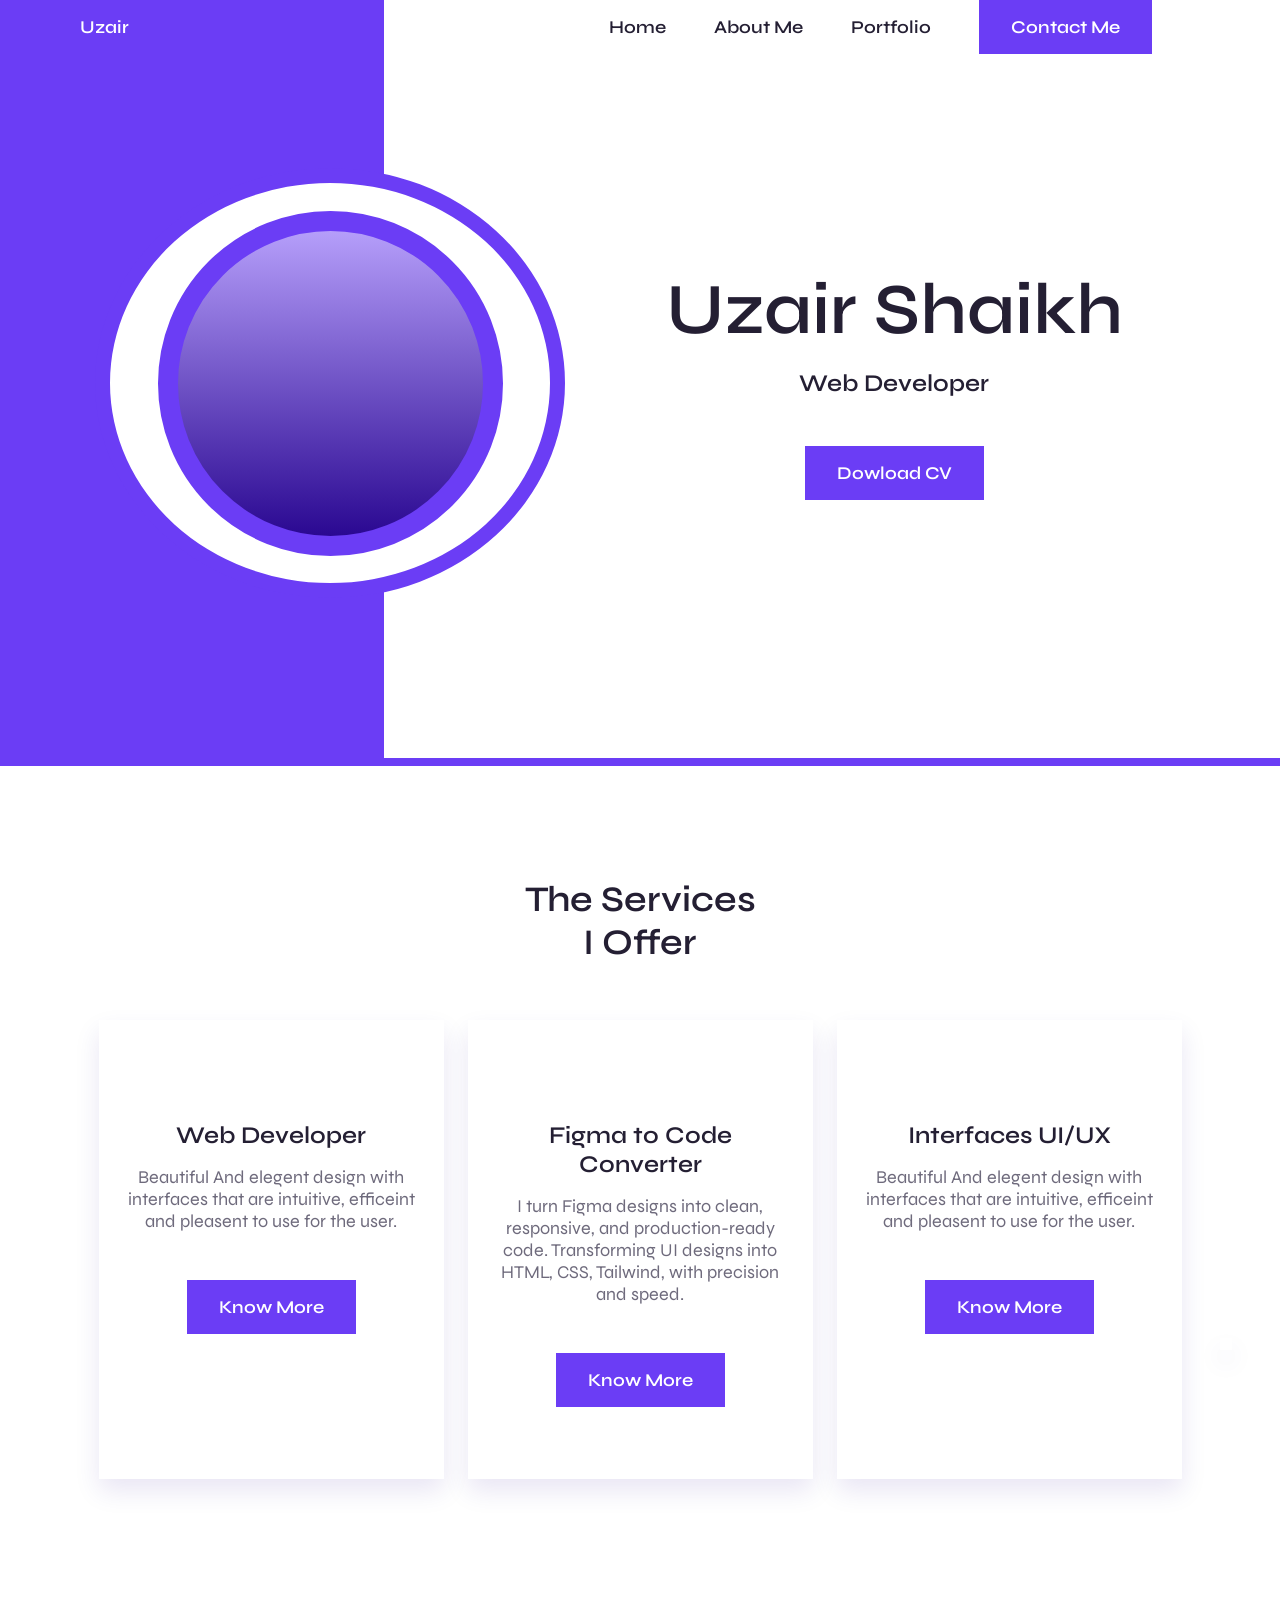
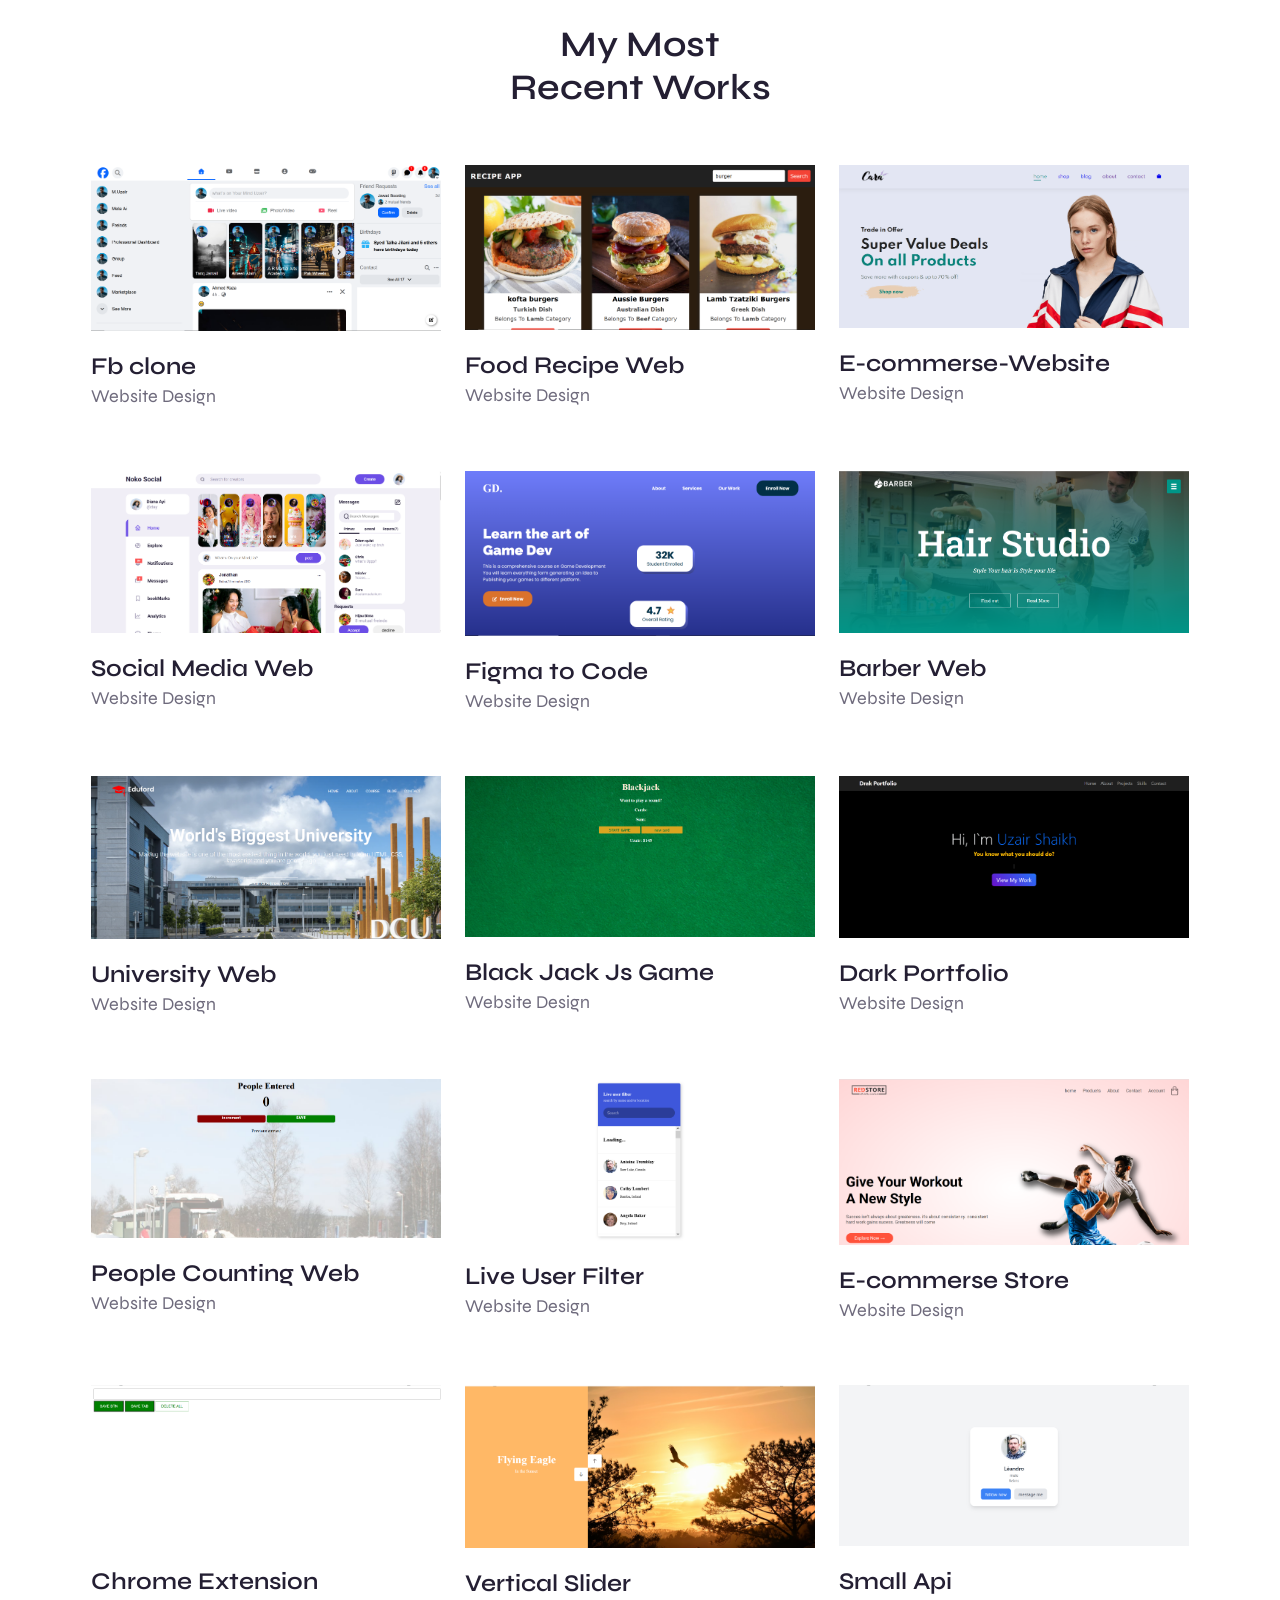
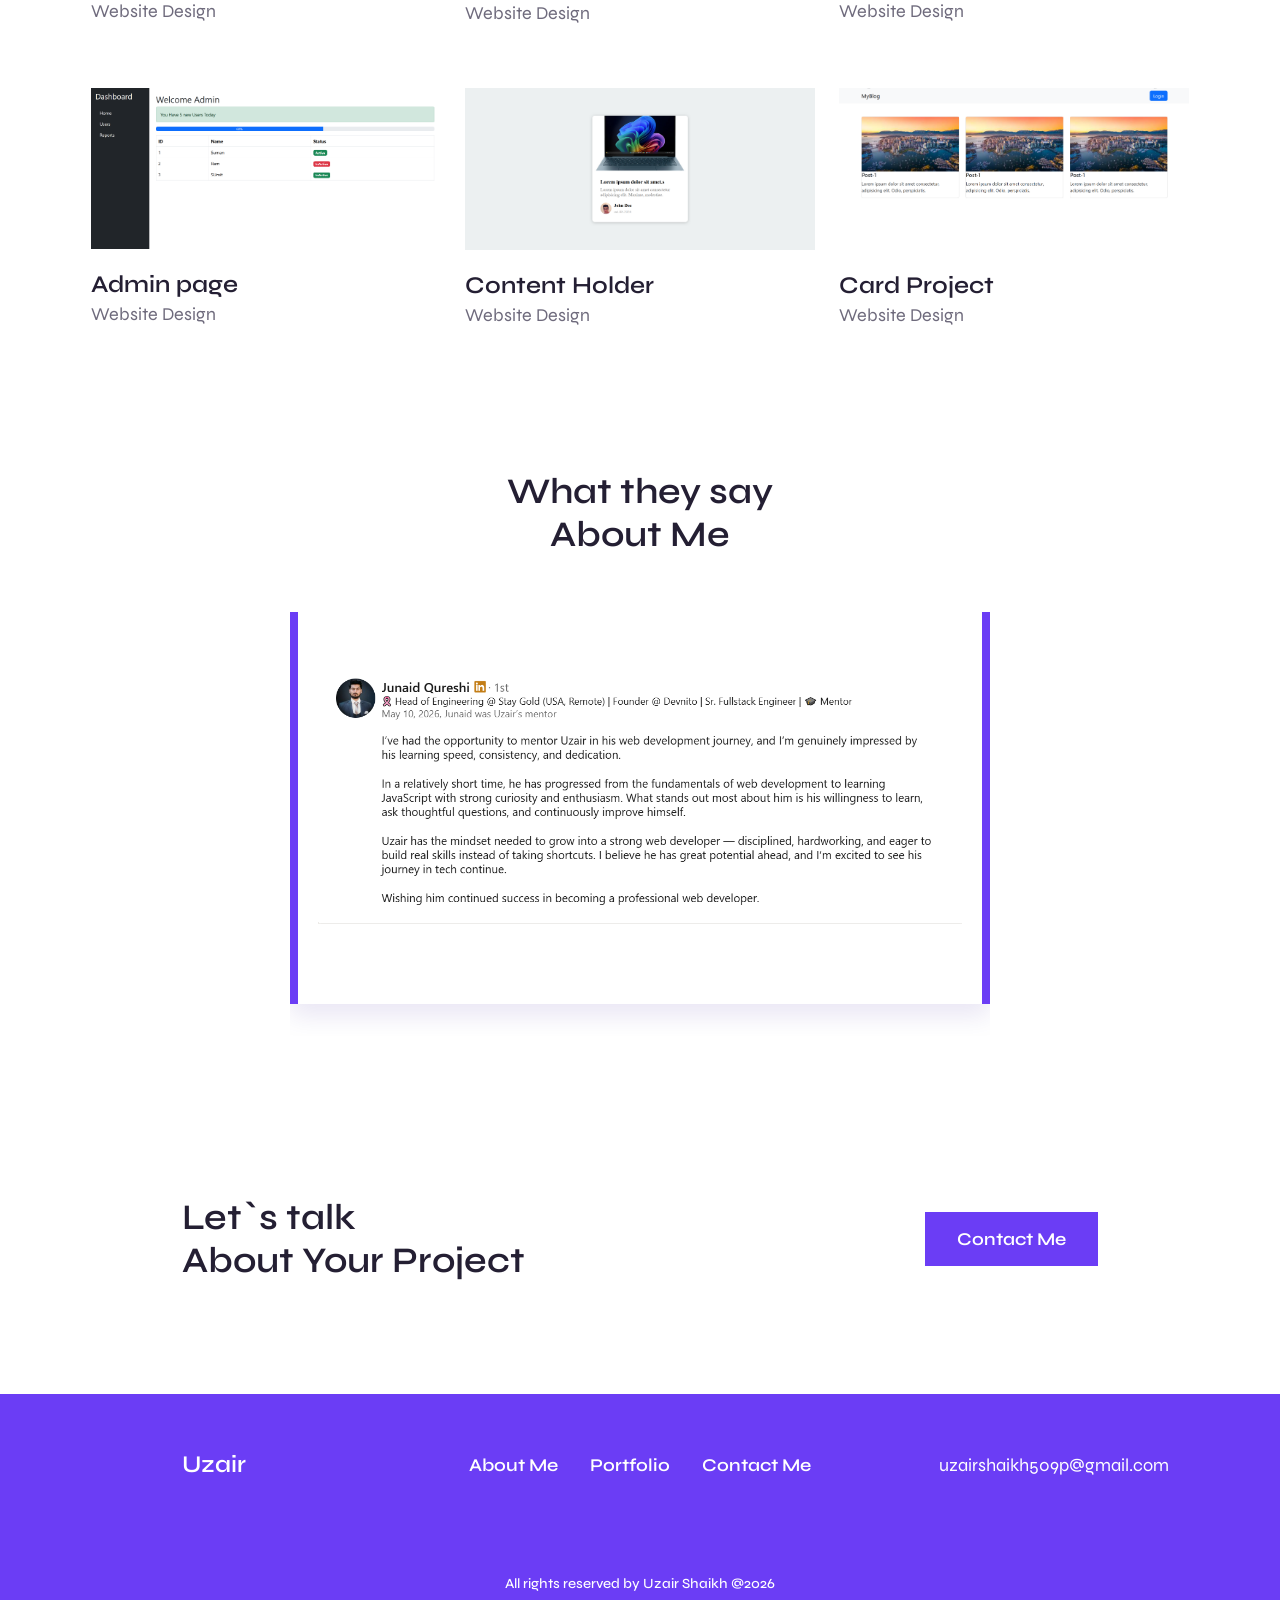
==== commit 8cacd477: "update" ====
--- a/index.html
+++ b/index.html
@@ -100,7 +100,7 @@
                             </a>
                         </div>
                     </div>
-                    <a href="https://canva.link/modern-cv" download="" class="home__button button">
+                    <a href="Uzair Shaikh.pdf" download="Uzair Shaikh.CV" class="home__button button">
                         Dowload CV
                     </a>
                 </div>
@@ -264,7 +264,7 @@
 
                 <article class="work__card">
                     <div class="work__link">
-                        <img src="./img/food-recipe-werb.png" alt="image" class="work__img">
+                        <img src="./img/food.png" alt="image" class="work__img">
 
                     </div>
                     <div class="work-title-main">
@@ -297,9 +297,9 @@
                         <div class="work-title-2">
 
 
-                            <a href="https://e-commerse-web-by-developer-uzair.netlify.app/" target="_blank"><i
-                                    class="ri-external-link-line "></i></a>
-                            <a href="https://github.com/Uzair-Shaikh-1/E-commerce-web-by-developer-Uzair"
+                            <a href="https://e-commerce-store-by-developer-uzair1.netlify.app/" target="_blank"><i
+                                    class="ri-external-link-line "></i></a>
+                            <a href="https://github.com/Uzair-Shaikh-1/E-commerce-Store-by-Developer-Uzair1"
                                 target="_blank"><i class="ri-github-fill"></i></a>
                         </div>
                     </div>
@@ -320,8 +320,8 @@
                         <div class="work-title-2">
 
 
-                            <a href="https://github.com/Uzair-Shaikh-1/Social-Media-web-by-developer-uzair"
-                                target="_blank"><i class="ri-external-link-line "></i></a>
+                            <a href="https://social-media-web-by-developer-uzair1.netlify.app/" target="_blank"><i
+                                    class="ri-external-link-line "></i></a>
                             <a href="https://social-media-web-by-developer-uzair.netlify.app/" target="_blank"><i
                                     class="ri-github-fill"></i></a>
                         </div>
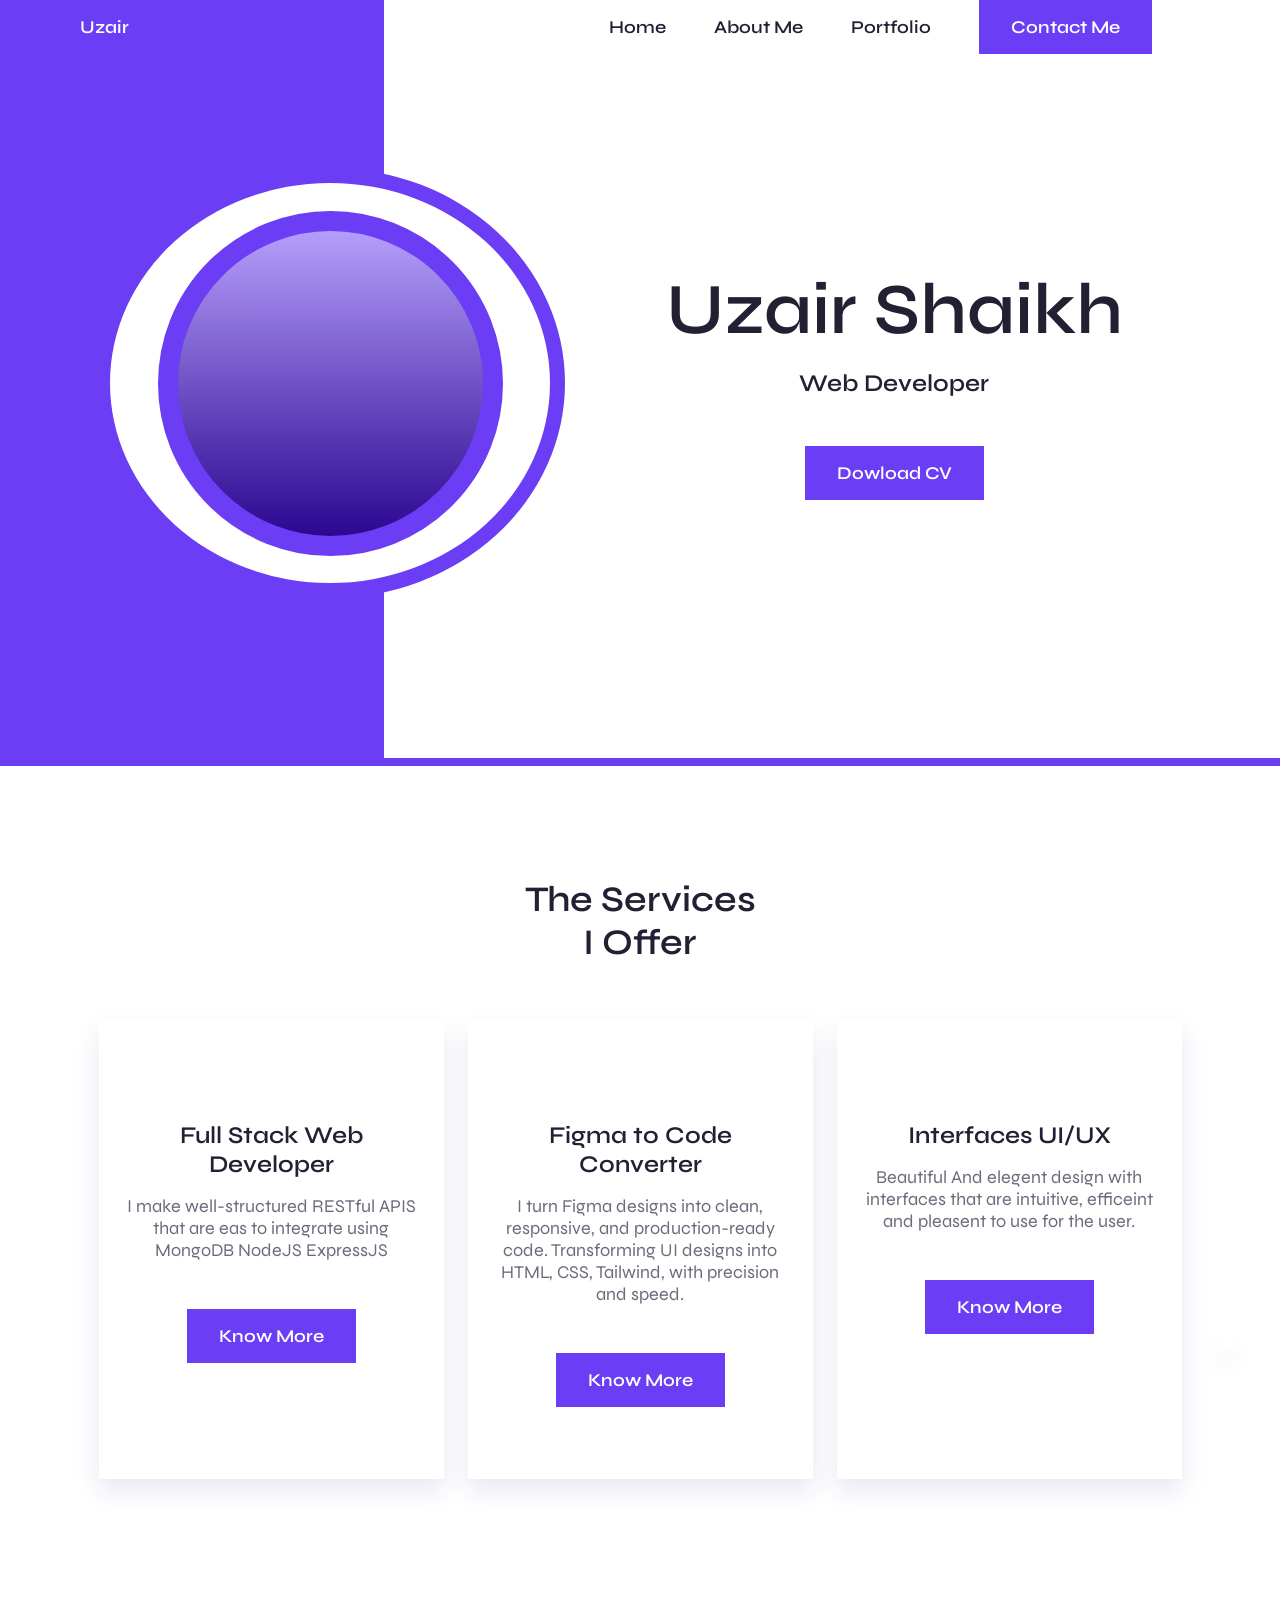
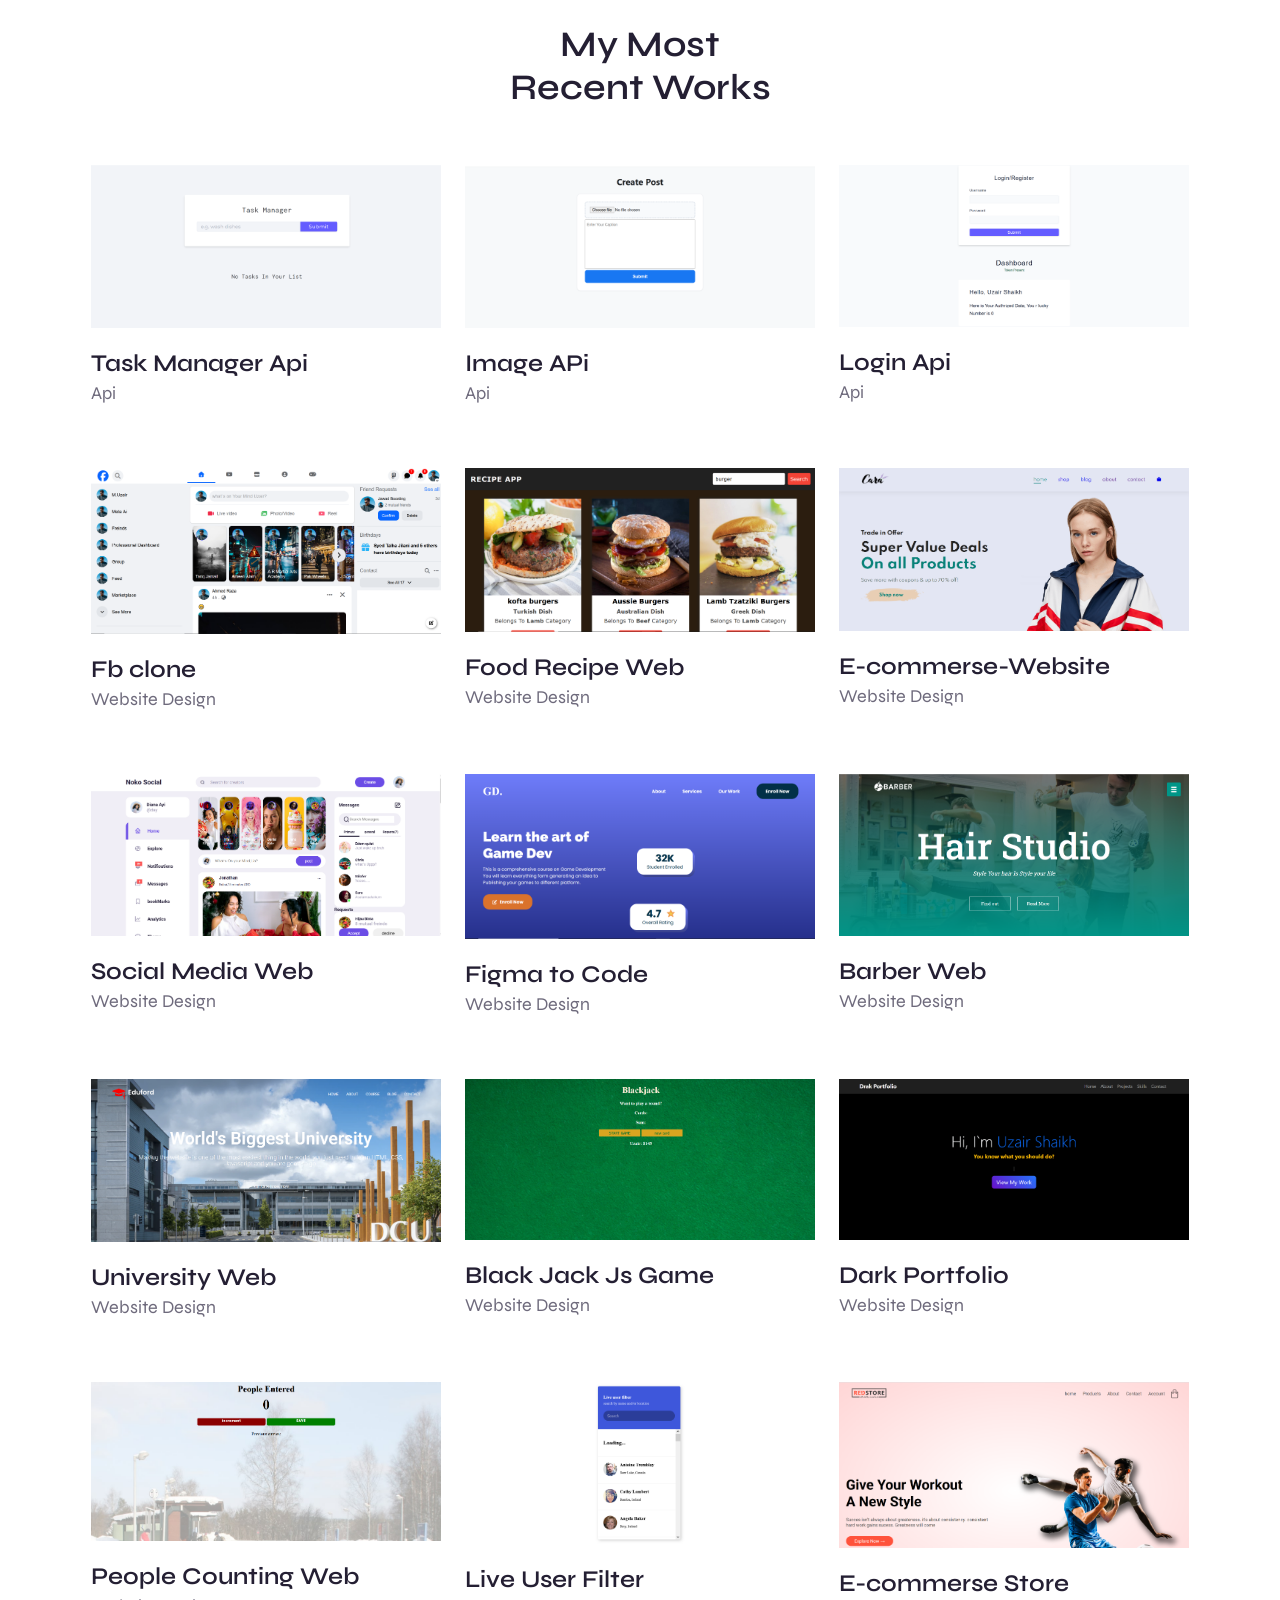
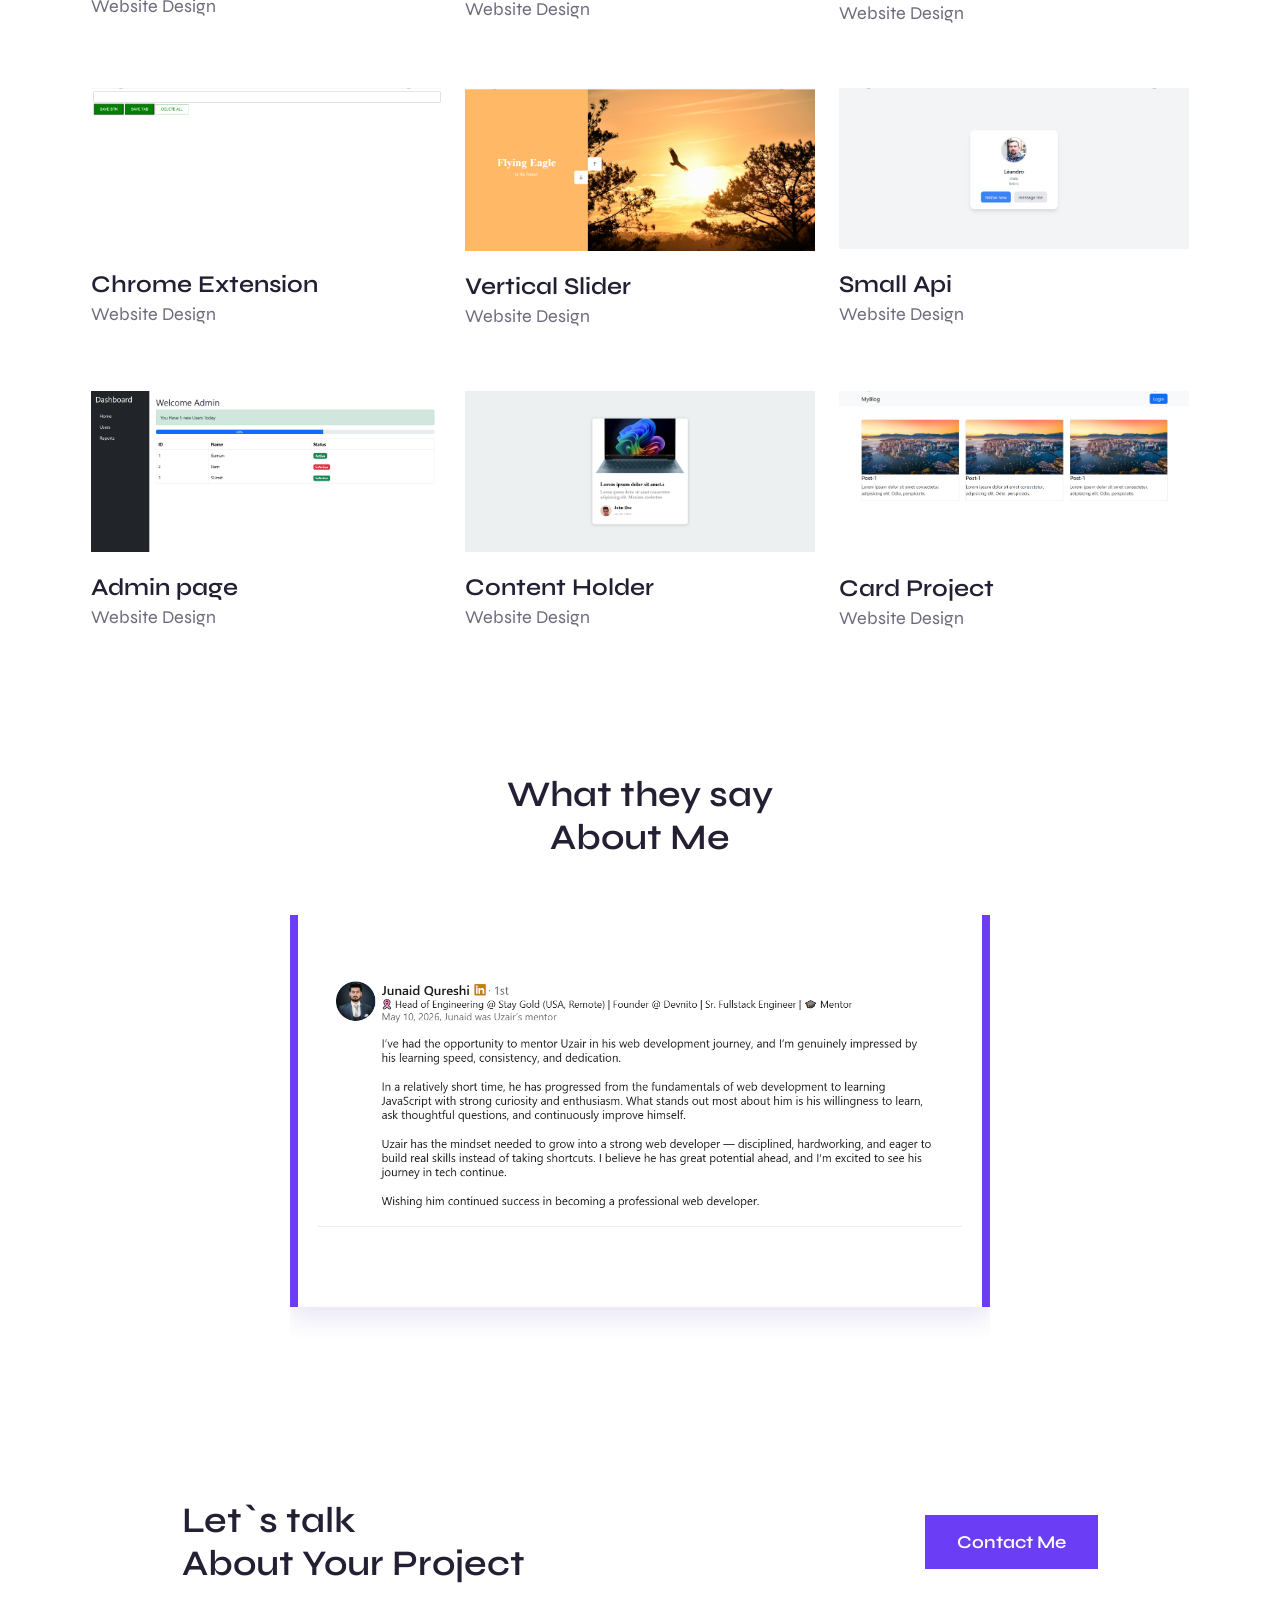
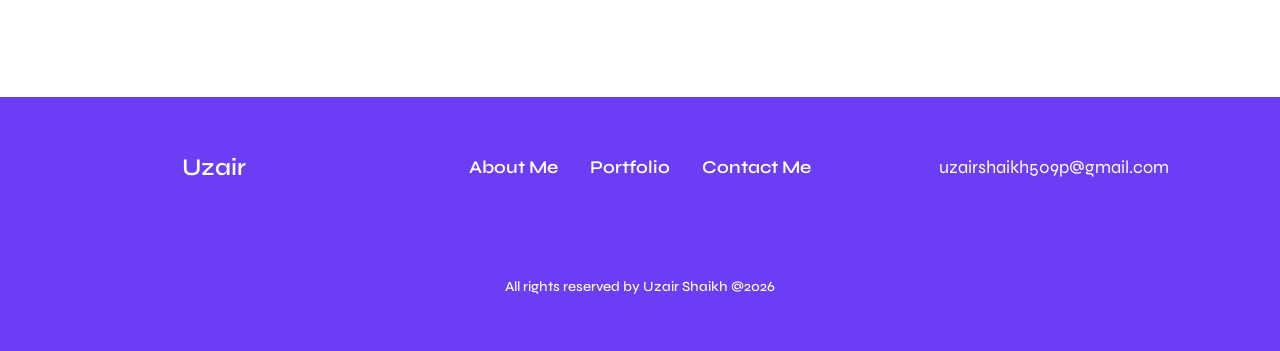
==== commit 1d7317f8: "update" ====
--- a/index.html
+++ b/index.html
@@ -16,7 +16,7 @@
 
     <!--=============== CSS ===============-->
     <link rel="stylesheet" href="style.css">
-    <link rel="icon" type="image/png" sizes="32x32" href="./img/favicon.png">
+    <link rel="icon" type="image/png" sizes="32x32" href="./img/logo.svg">
     <title>Portfolio website</title>
 </head>
 
@@ -100,7 +100,7 @@
                             </a>
                         </div>
                     </div>
-                    <a href="Uzair Shaikh.pdf" download="Uzair Shaikh.CV" class="home__button button">
+                    <a href="Uzair Shaikh CV.pdf" download="Uzair Shaikh.CV" class="home__button button">
                         Dowload CV
                     </a>
                 </div>
@@ -120,11 +120,10 @@
                 <article class="services__card">
                     <i class="ri-code-s-slash-line services__icon"></i>
                     <h2 class="services__title">
-                        Web Developer
+                        Full Stack Web Developer
                     </h2>
                     <p class="services__description">
-                        Beautiful And elegent design with interfaces
-                        that are intuitive, efficeint and pleasent to use for the user.
+                        I make well-structured RESTful APIS that are eas to integrate using MongoDB NodeJS ExpressJS
                     </p>
 
                     <button class="services__button button">
@@ -239,6 +238,72 @@
             </h2>
 
             <div class="work__container container grid">
+                <article class="work__card">
+                    <div class="work__link">
+                        <img src="./img/Task Manager.png" alt="image" class="work__img">
+
+                    </div>
+                    <div class="work-title-main">
+
+                        <div class="work-title-1">
+                            <h2 class="work__title">Task Manager Api</h2>
+                            <span class="work__subtitle">Api</span>
+                        </div>
+                        <div class="work-title-2">
+
+
+
+                            <a href="https://github.com/Uzair-Shaikh-1/Task-Manager-By-Developer-Uzair"
+                                target="_blank"><i class="ri-github-fill"></i></a>
+                        </div>
+                    </div>
+
+                </article>
+
+                <article class="work__card">
+                    <div class="work__link">
+                        <img src="./img/Image-Api.png" alt="image" class="work__img">
+
+                    </div>
+                    <div class="work-title-main">
+
+                        <div class="work-title-1">
+                            <h2 class="work__title">Image APi</h2>
+                            <span class="work__subtitle">Api</span>
+                        </div>
+                        <div class="work-title-2">
+
+
+
+                            <a href="https://github.com/Uzair-Shaikh-1/Image-Project-By-Developer-Uzair"
+                                target="_blank"><i class="ri-github-fill"></i></a>
+                        </div>
+                    </div>
+
+                </article>
+
+                <article class="work__card">
+                    <div class="work__link">
+                        <img src="./img/Login.png" alt="image" class="work__img">
+
+                    </div>
+                    <div class="work-title-main">
+
+                        <div class="work-title-1">
+                            <h2 class="work__title">Login Api</h2>
+                            <span class="work__subtitle">Api</span>
+                        </div>
+                        <div class="work-title-2">
+
+
+
+                            <a href="https://github.com/Uzair-Shaikh-1/Login-Api-By-Developer-Uzair" target="_blank"><i
+                                    class="ri-github-fill"></i></a>
+                        </div>
+                    </div>
+
+                </article>
+
                 <article class="work__card">
                     <div class="work__link">
                         <img src="./img/fb-clone.png" alt="image" class="work__img">
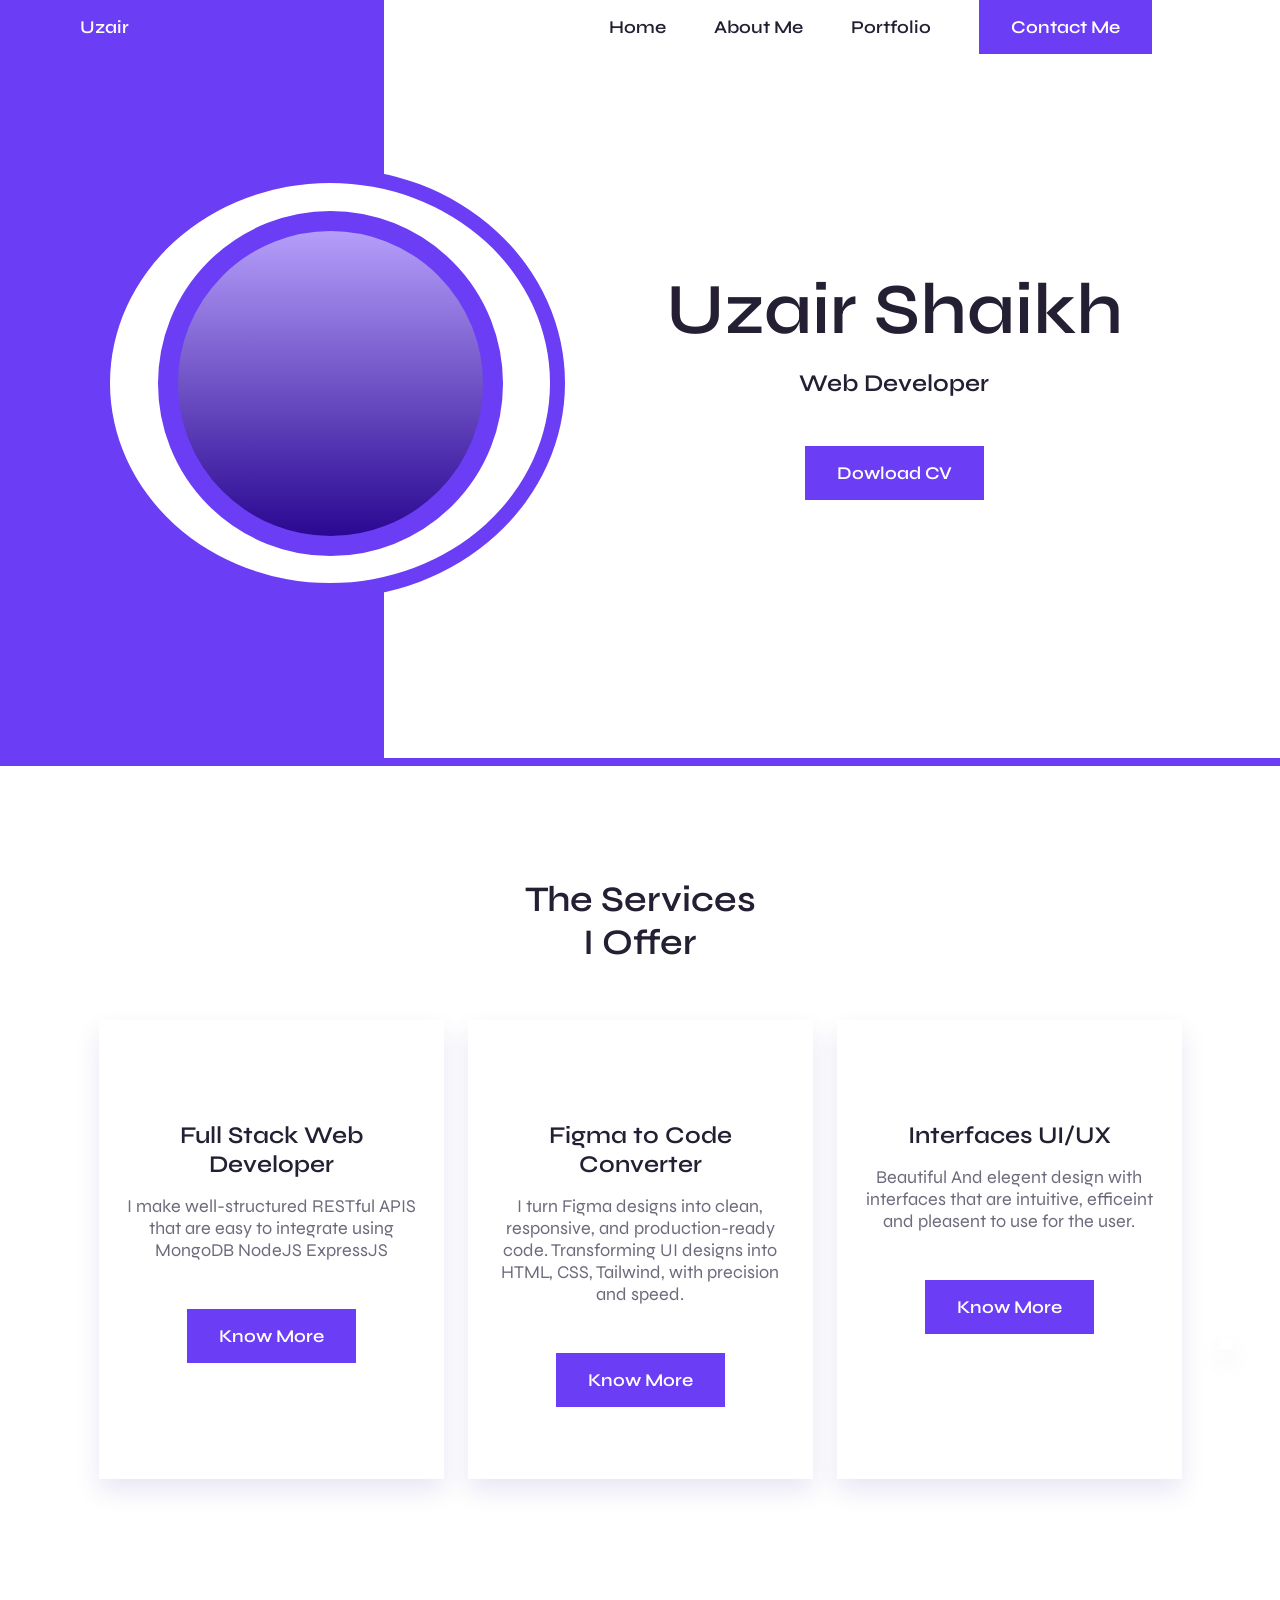
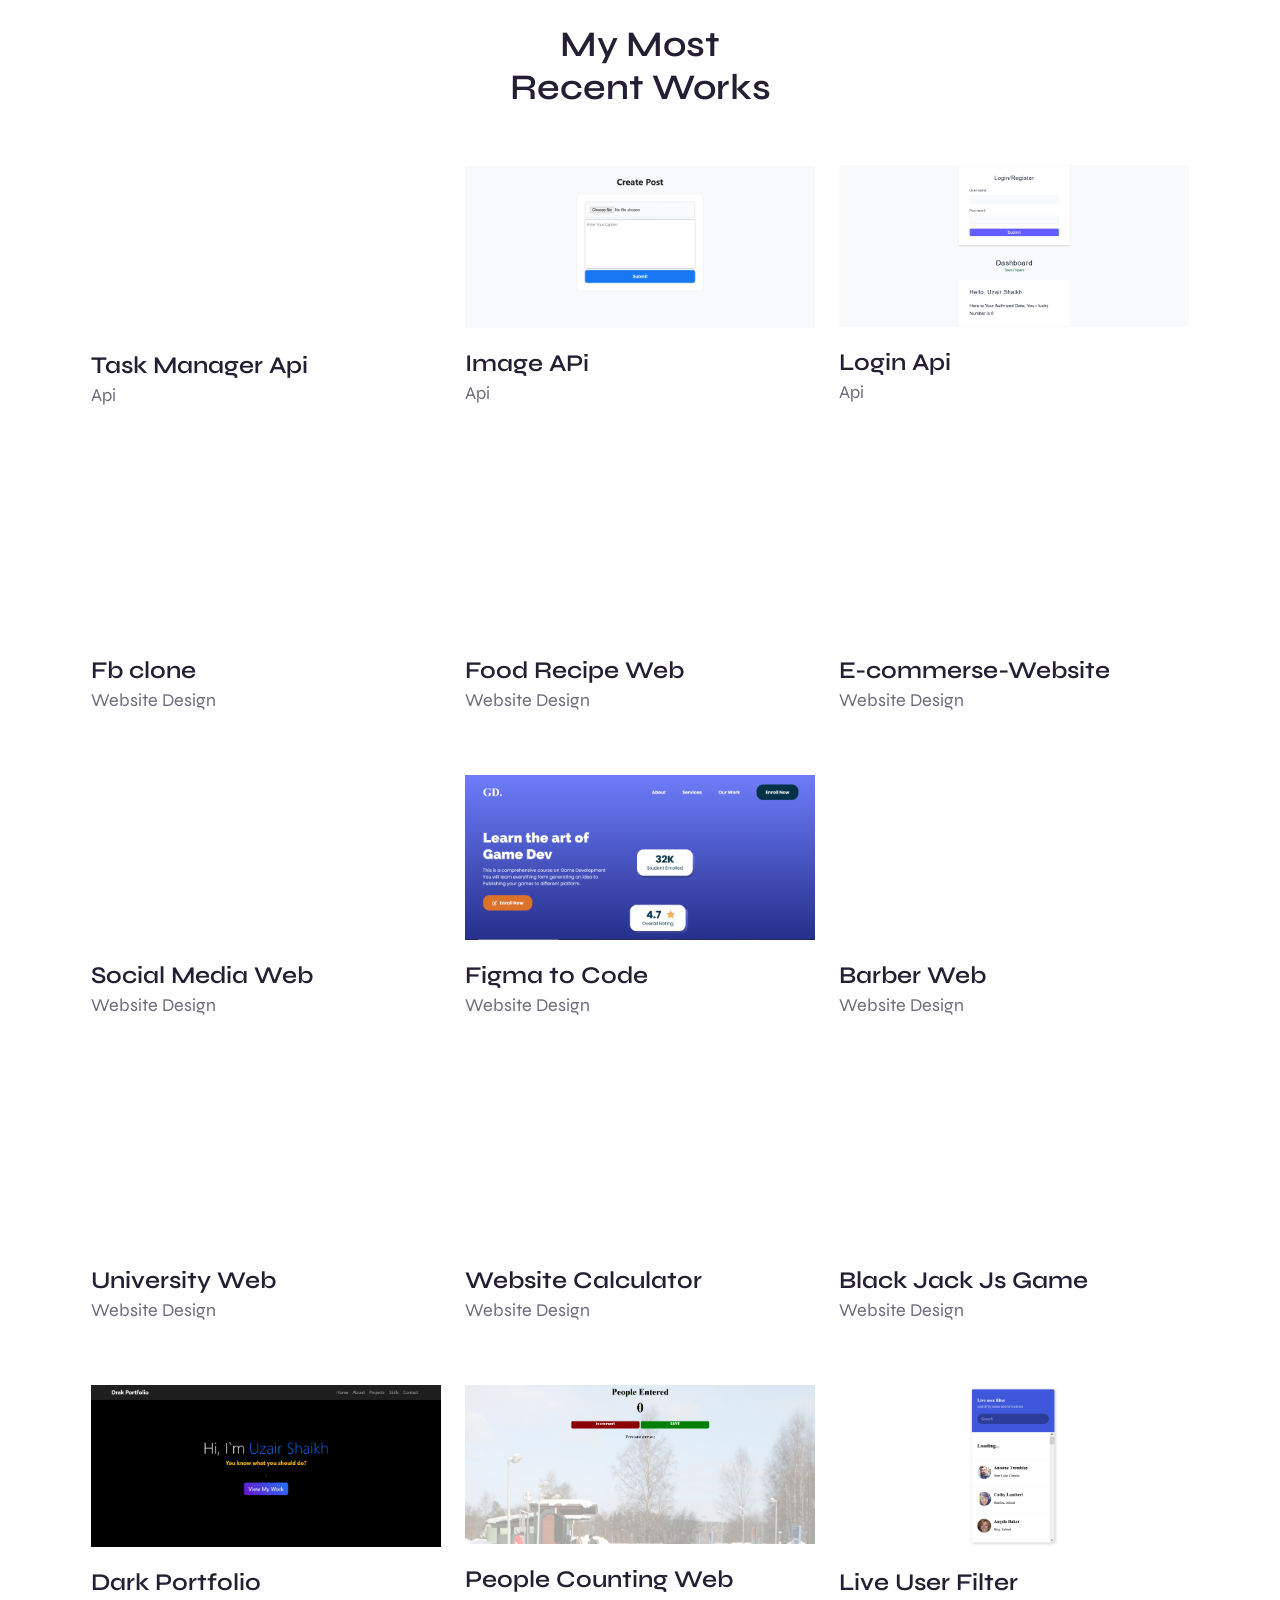
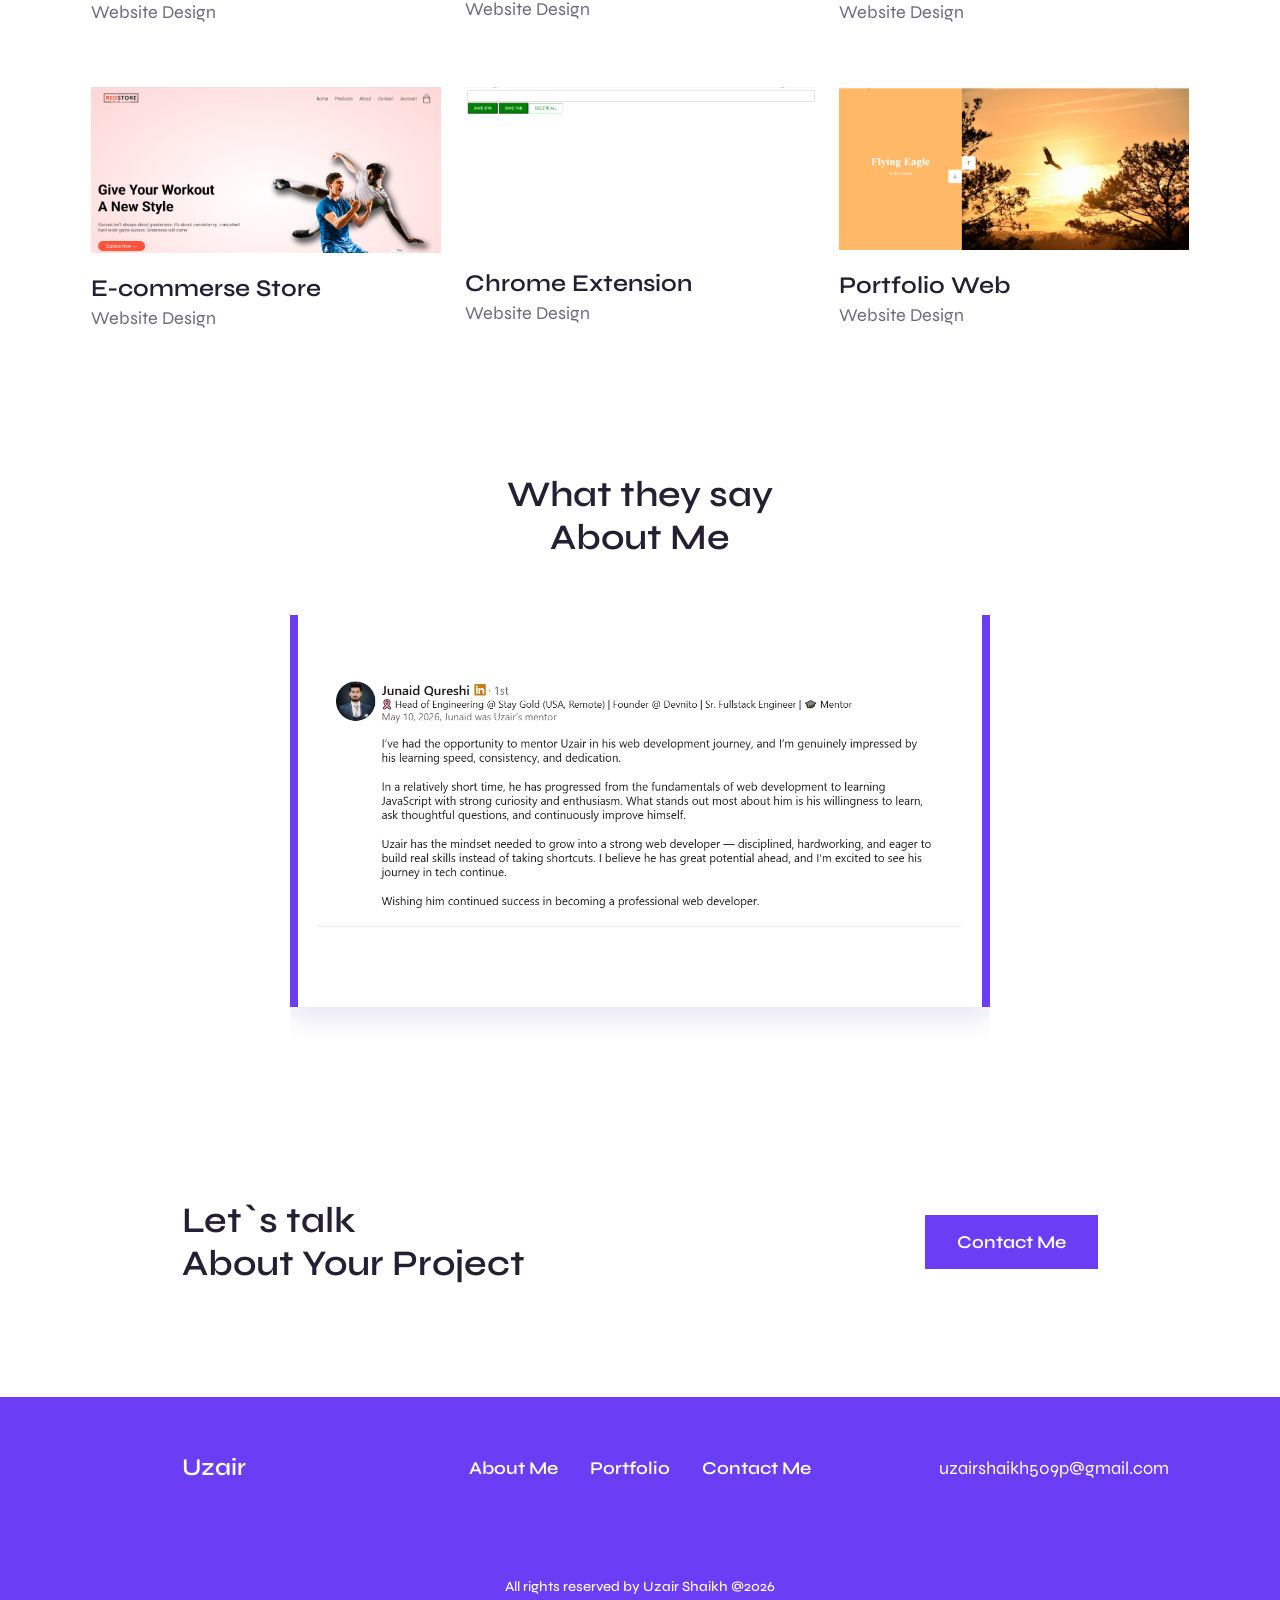
==== commit 24849449: "update" ====
--- a/index.html
+++ b/index.html
@@ -95,7 +95,7 @@
                                 class="home__social-link">
                                 <i class="ri-linkedin-fill"></i>
                             </a>
-                            <a href="https://x.com/uzair_shaikh01" target="_blank" class="home__social-link">
+                            <a href="https://x.com/DeveloperUzair" target="_blank" class="home__social-link">
                                 <i class="ri-twitter-fill"></i>
                             </a>
                         </div>
@@ -123,7 +123,7 @@
                         Full Stack Web Developer
                     </h2>
                     <p class="services__description">
-                        I make well-structured RESTful APIS that are eas to integrate using MongoDB NodeJS ExpressJS
+                        I make well-structured RESTful APIS that are easy to integrate using MongoDB NodeJS ExpressJS
                     </p>
 
                     <button class="services__button button">
@@ -240,7 +240,9 @@
             <div class="work__container container grid">
                 <article class="work__card">
                     <div class="work__link">
-                        <img src="./img/Task Manager.png" alt="image" class="work__img">
+                        <iframe src="https://www.youtube.com/embed/NiBnJ4pfLls?controls=0&modestbranding=1&rel=0"
+                            title="Task Manager" frameborder="0">
+                        </iframe>
 
                     </div>
                     <div class="work-title-main">
@@ -306,7 +308,7 @@
 
                 <article class="work__card">
                     <div class="work__link">
-                        <img src="./img/fb-clone.png" alt="image" class="work__img">
+                        <iframe src="https://www.youtube.com/embed/l628yMROLh0" frameborder="0"></iframe>
 
                     </div>
                     <div class="work-title-main">
@@ -329,7 +331,7 @@
 
                 <article class="work__card">
                     <div class="work__link">
-                        <img src="./img/food.png" alt="image" class="work__img">
+                        <iframe src="https://www.youtube.com/embed/_8-l5yLlj6w" frameborder="0"></iframe>
 
                     </div>
                     <div class="work-title-main">
@@ -350,8 +352,7 @@
                 </article>
                 <article class="work__card">
                     <div class="work__link">
-                        <img src="./img/E-Commerce-Website.png" alt="image" class="work__img">
-
+                        <iframe src="https://www.youtube.com/embed/nhx9qkenwzI" frameborder="0"></iframe>
                     </div>
                     <div class="work-title-main">
 
@@ -373,8 +374,7 @@
 
                 <article class="work__card">
                     <div class="work__link">
-                        <img src="./img/Social-media-web.png" alt="image" class="work__img">
-
+                        <iframe src="https://www.youtube.com/embed/fQsJ3El1zRQ" frameborder="0"></iframe>
                     </div>
                     <div class="work-title-main">
 
@@ -418,7 +418,7 @@
 
                 <article class="work__card">
                     <div class="work__link">
-                        <img src="./img/barber-web.png" alt="image" class="work__img">
+                        <iframe src="https://www.youtube.com/embed/xpF5mpiz0oc" frameborder="0"></iframe>
 
                     </div>
                     <div class="work-title-main">
@@ -441,7 +441,8 @@
 
                 <article class="work__card">
                     <div class="work__link">
-                        <img src="./img/university-web.png" alt="image" class="work__img">
+                        <iframe src="https://www.youtube.com/embed/qEOk0ZVnsQA" title="University Website"
+                            frameborder="0"></iframe>
 
                     </div>
                     <div class="work-title-main">
@@ -461,10 +462,32 @@
                     </div>
 
                 </article>
-
-                <article class="work__card">
-                    <div class="work__link">
-                        <img src="./img/blackjack-js-game.png" alt="image" class="work__img">
+                <article class="work__card">
+                    <div class="work__link">
+                        <iframe src="https://www.youtube.com/embed/KTiaaHXuzTY" frameborder="0"></iframe>
+
+                    </div>
+                    <div class="work-title-main">
+
+                        <div class="work-title-1">
+                            <h2 class="work__title">Website Calculator</h2>
+                            <span class="work__subtitle">Website Design</span>
+                        </div>
+                        <div class="work-title-2">
+
+
+                            <a href="https://calculator-by-developer-uzair.netlify.app/" target="_blank"><i
+                                    class="ri-external-link-line "></i></a>
+                            <a href=" https://github.com/Uzair-Shaikh-1/calculator-by-developer-uzair"
+                                target="_blank"><i class="ri-github-fill"></i></a>
+                        </div>
+                    </div>
+
+                </article>
+
+                <article class="work__card">
+                    <div class="work__link">
+                        <iframe src="https://www.youtube.com/embed/Vl3xiKlJAxw" frameborder="0"></iframe>
 
                     </div>
                     <div class="work-title-main">
@@ -607,108 +630,25 @@
                     <div class="work-title-main">
 
                         <div class="work-title-1">
-                            <h2 class="work__title">Vertical Slider </h2>
-                            <span class="work__subtitle">Website Design</span>
-                        </div>
-                        <div class="work-title-2">
-
-
-                            <a href="https://vertical-slider-by-developer-uzair.netlify.app/" target="_blank"><i
-                                    class="ri-external-link-line "></i></a>
-                            <a href="https://github.com/Uzair-Shaikh-1/vertical-slider-by-developer-uzair"
-                                target="_blank"><i class="ri-github-fill"></i></a>
-                        </div>
-                    </div>
-                </article>
-
-                <article class="work__card">
-                    <div class="work__link">
-                        <img src="./img/small-api.png" alt="image" class="work__img">
-
-                    </div>
-                    <div class="work-title-main">
-
-                        <div class="work-title-1">
-                            <h2 class="work__title">Small Api </h2>
-                            <span class="work__subtitle">Website Design</span>
-                        </div>
-                        <div class="work-title-2">
-
-
-                            <a href="https://small-api-project-by-developer-uzair.netlify.app/" target="_blank"><i
-                                    class="ri-external-link-line "></i></a>
-                            <a href="https://github.com/Uzair-Shaikh-1/Small-Api-Project-By-Developer-Uzair"
-                                target="_blank"><i class="ri-github-fill"></i></a>
-                        </div>
-                    </div>
-                </article>
-
-
-                <article class="work__card">
-                    <div class="work__link">
-                        <img src="./img/admin page using bootstrap.png" alt="image" class="work__img">
-
-                    </div>
-                    <div class="work-title-main">
-
-                        <div class="work-title-1">
-                            <h2 class="work__title">Admin page </h2>
-                            <span class="work__subtitle">Website Design</span>
-                        </div>
-                        <div class="work-title-2">
-
-
-                            <a href="https://admin-page-by-developer-uzair.netlify.app/" target="_blank"><i
-                                    class="ri-external-link-line "></i></a>
-                            <a href="https://github.com/Uzair-Shaikh-1/admin-page-by-using-bootstrap" target="_blank"><i
-                                    class="ri-github-fill"></i></a>
-                        </div>
-                    </div>
-                </article>
-
-                <article class="work__card">
-                    <div class="work__link">
-                        <img src="./img/content-placeholder.png" alt="image" class="work__img">
-
-                    </div>
-                    <div class="work-title-main">
-
-                        <div class="work-title-1">
-                            <h2 class="work__title">Content Holder </h2>
-                            <span class="work__subtitle">Website Design</span>
-                        </div>
-                        <div class="work-title-2">
-
-
-                            <a href="https://content-holder-by-developer-uzair.netlify.app/" target="_blank"><i
-                                    class="ri-external-link-line "></i></a>
-                            <a href="https://github.com/Uzair-Shaikh-1/card-project-using-bootstrap-by-developer-uzair"
-                                target="_blank"><i class="ri-github-fill"></i></a>
-                        </div>
-                    </div>
-                </article>
-
-                <article class="work__card">
-                    <div class="work__link">
-                        <img src="./img/card-project.png" alt="image" class="work__img">
-
-                    </div>
-                    <div class="work-title-main">
-
-                        <div class="work-title-1">
-                            <h2 class="work__title">Card Project </h2>
-                            <span class="work__subtitle">Website Design</span>
-                        </div>
-                        <div class="work-title-2">
-
-
-                            <a href="https://card-project-using-bootstrap.netlify.app/" target="_blank"><i
-                                    class="ri-external-link-line "></i></a>
-                            <a href="https://github.com/Uzair-Shaikh-1/card-project-using-bootstrap-by-developer-uzair"
-                                target="_blank"><i class="ri-github-fill"></i></a>
-                        </div>
-                    </div>
-                </article>
+                            <h2 class="work__title">Portfolio Web </h2>
+                            <span class="work__subtitle">Website Design</span>
+                        </div>
+                        <div class="work-title-2">
+
+
+                            <a href="https://uzairportfoliowebsite.netlify.app/" target="_blank"><i
+                                    class="ri-external-link-line "></i></a>
+                            <a href="https://github.com/Uzair-Shaikh-1/Portfolio-Website" target="_blank"><i
+                                    class="ri-github-fill"></i></a>
+                        </div>
+                    </div>
+                </article>
+
+
+
+
+
+
             </div>
         </section>
 
--- a/style.css
+++ b/style.css
@@ -51,6 +51,11 @@
     --z-modal: 1000;
 }
 
+iframe {
+    width: 350px;
+    height: 160px;
+}
+
 /*========== Responsive typography ==========*/
 @media screen and (min-width: 1150px) {
     :root {
@@ -593,6 +598,13 @@
     margin-bottom: 1rem;
 }
 
+.work-video {
+    display: block;
+    max-width: 100%;
+    height: auto;
+}
+
+
 .work__img {
     transition: filter .9s, transform .5s;
 }
@@ -632,6 +644,28 @@
 
 .work__link:hover .work-group-2 {
     transform: translateY(-5px);
+}
+
+/* Makes sure the video container cuts off the top title text */
+.work__link .video-wrapper {
+    position: relative;
+    width: 100%;
+    height: 100%;
+    min-height: 200px;
+    /* Adjust based on your card img heights */
+    overflow: hidden;
+    border-radius: 1rem;
+}
+
+/* Forces the iframe canvas wider/taller to push YouTube's headers out of view */
+.work__link .video-wrapper iframe {
+    position: absolute;
+    top: -46px;
+    /* Pushes the title bar up and away */
+    left: 0;
+    width: 100%;
+    height: calc(100% + 92px);
+    /* Corrects height balance */
 }
 
 .work__title {
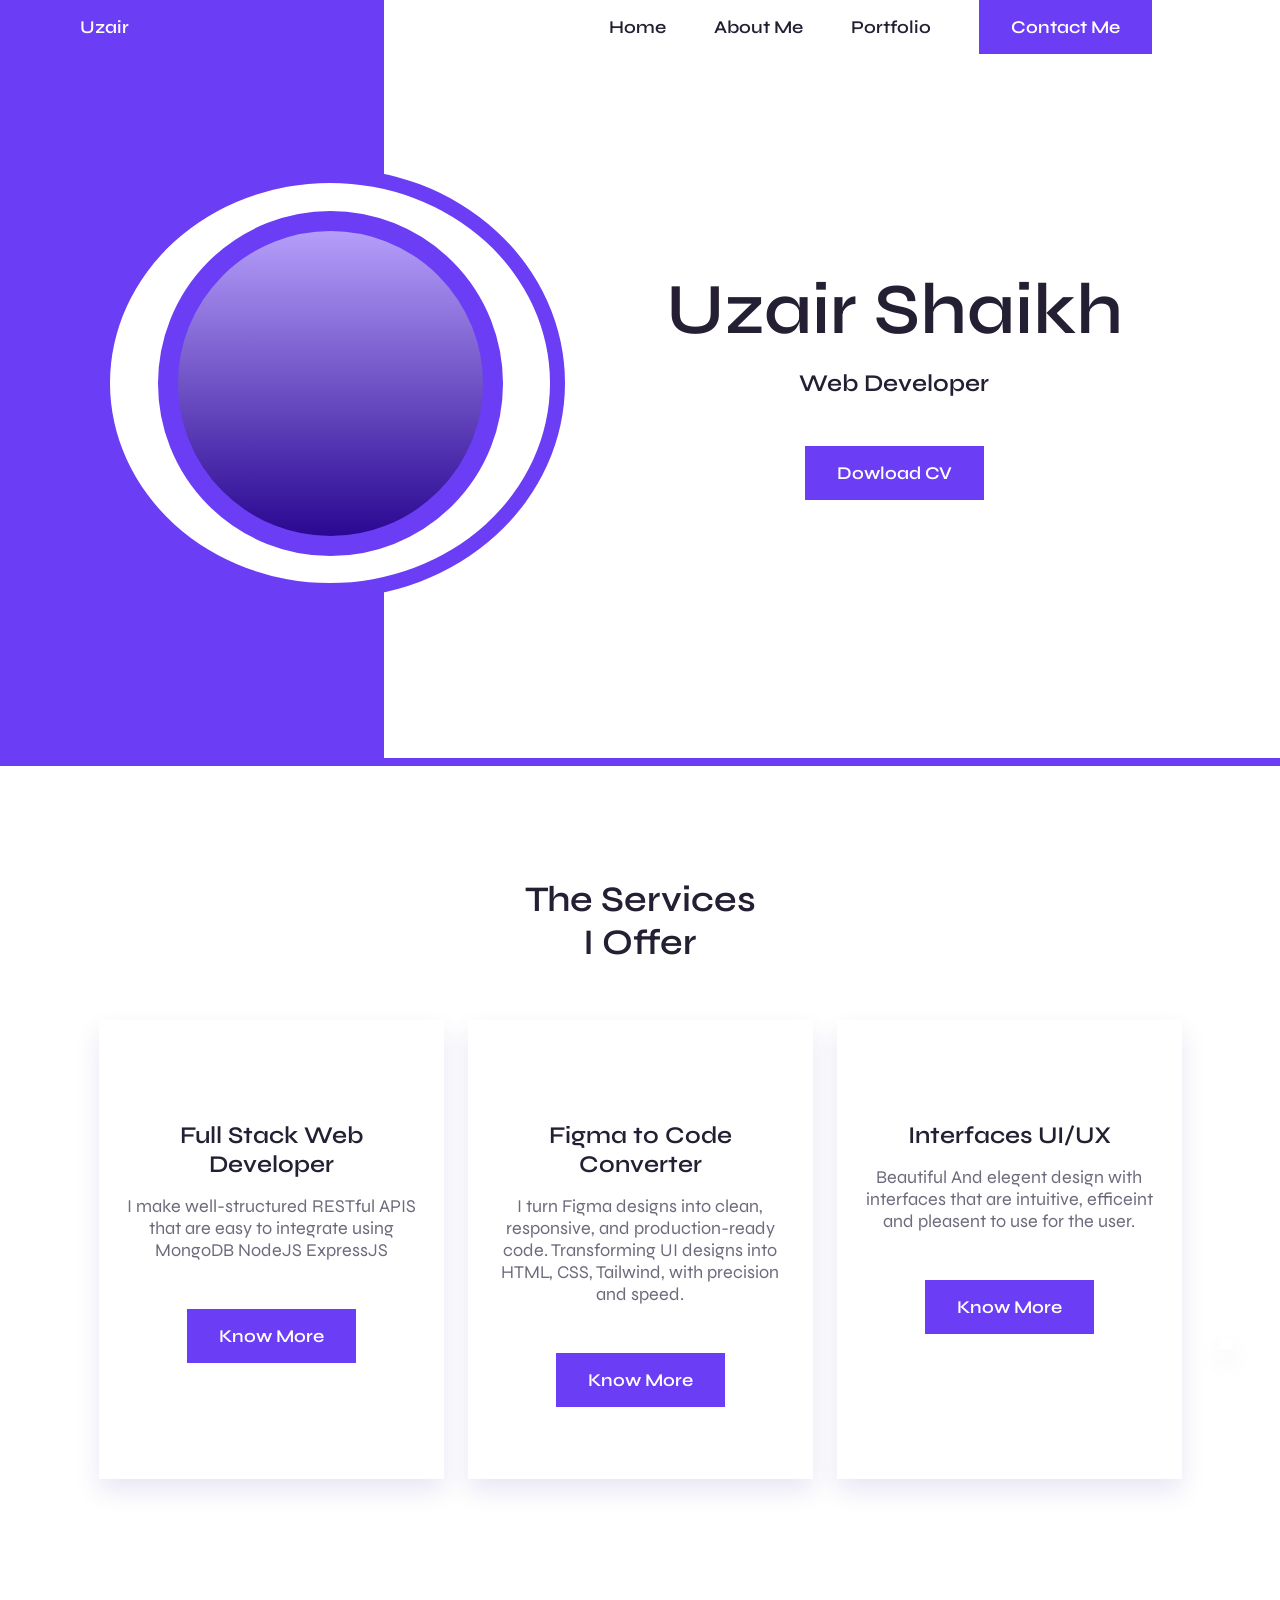
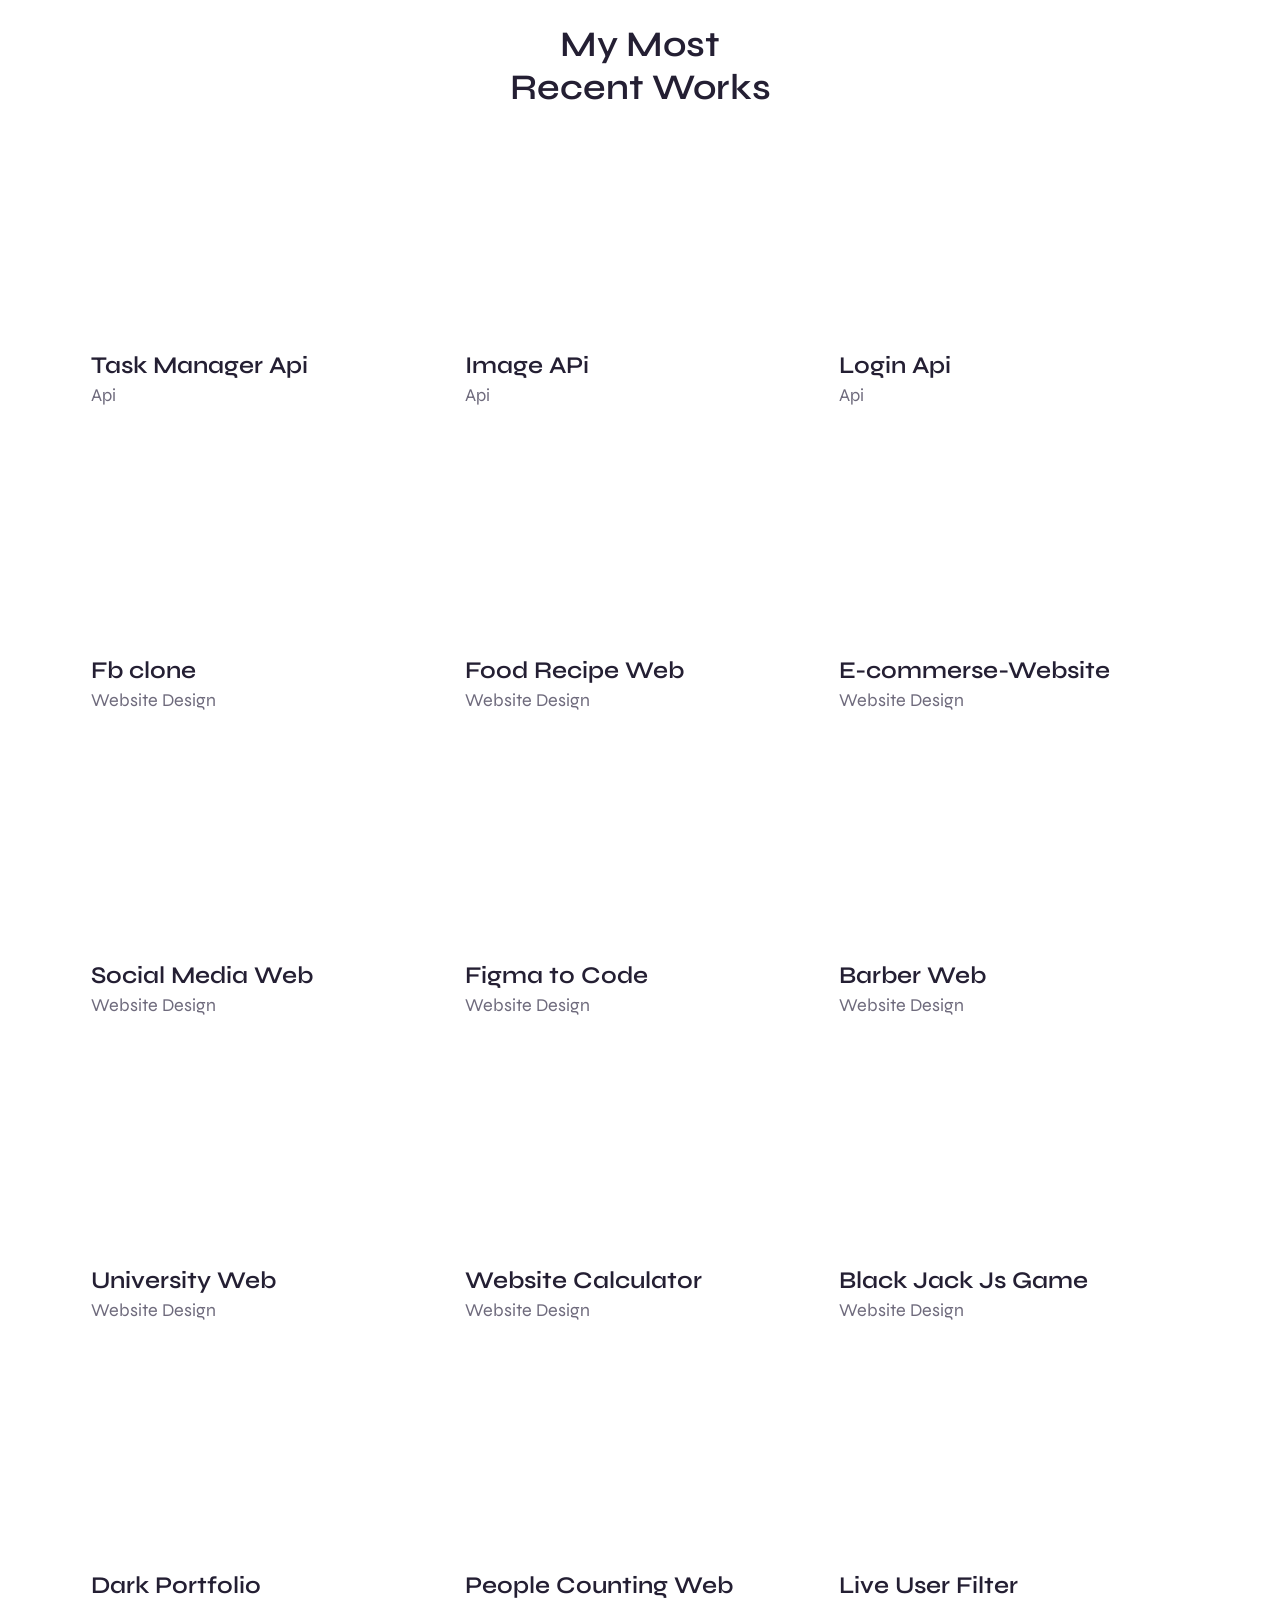
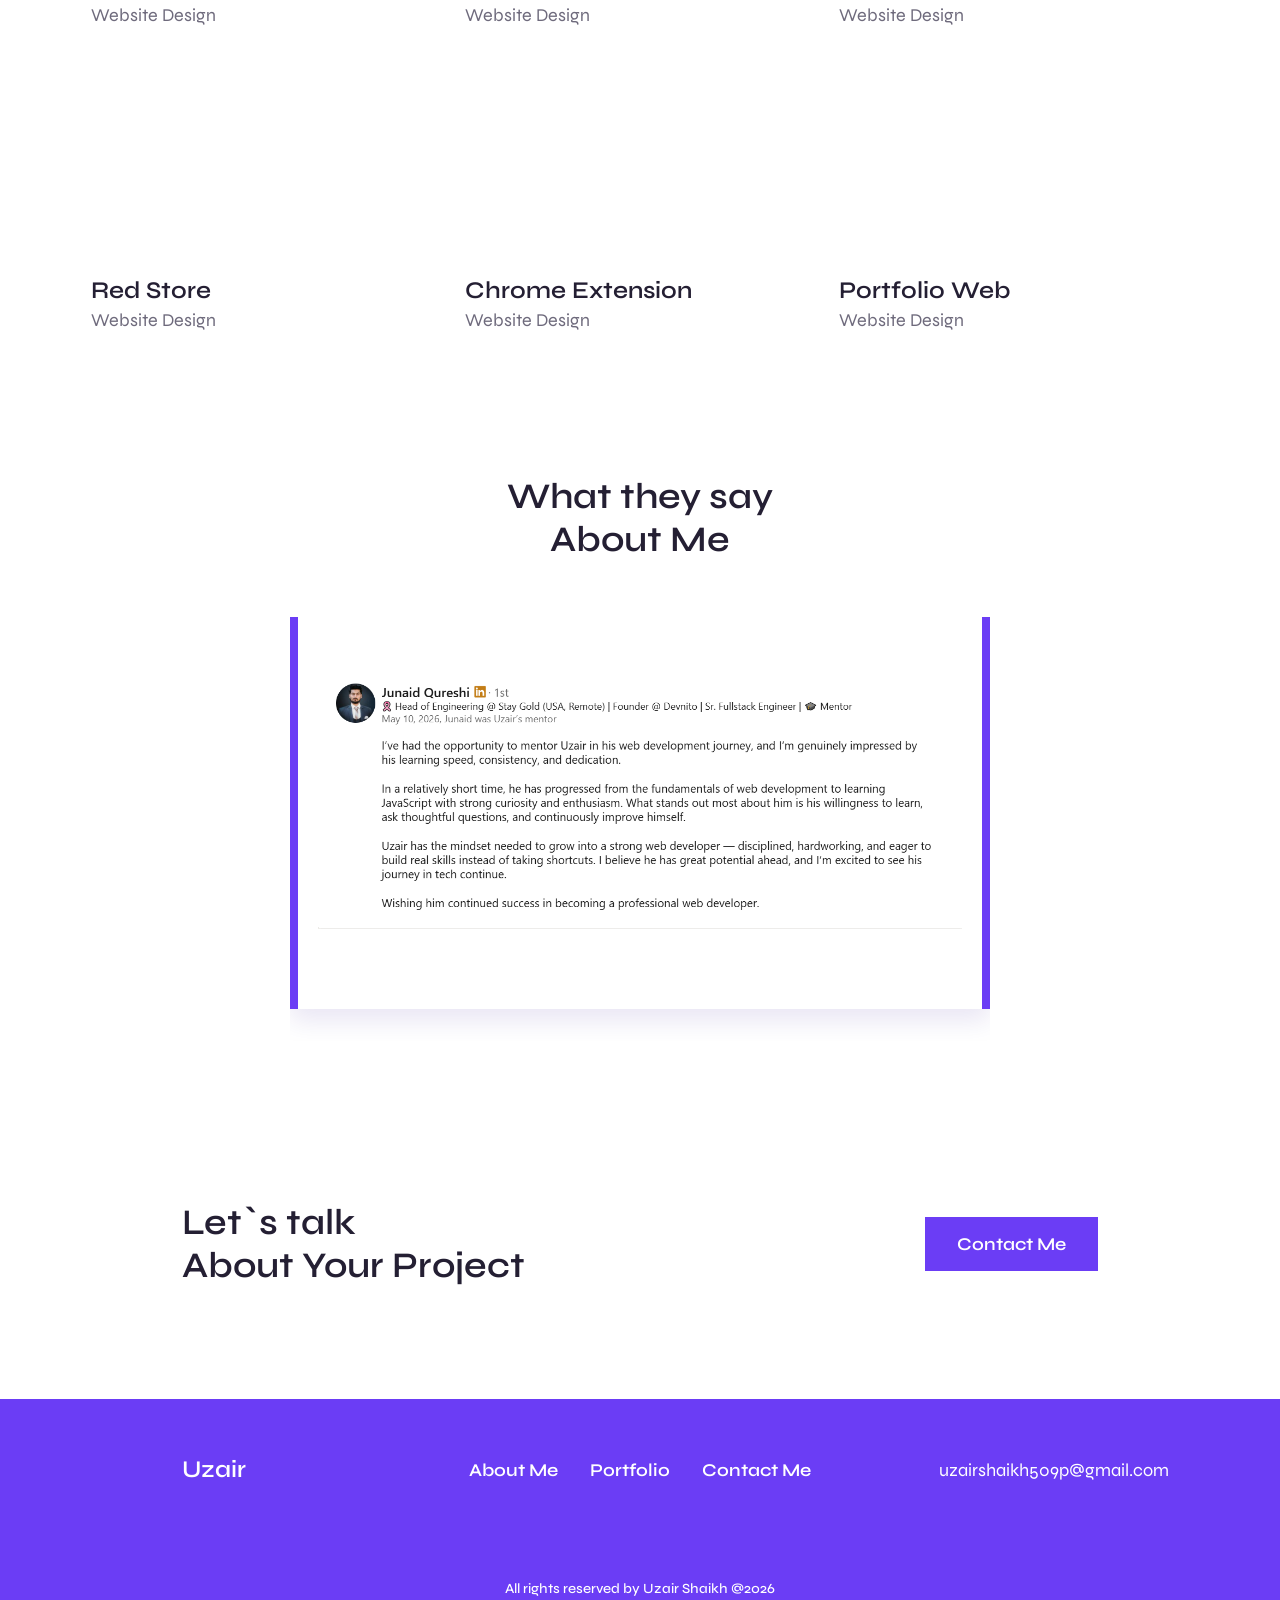
==== commit aed690e8: "update" ====
--- a/index.html
+++ b/index.html
@@ -16,7 +16,7 @@
 
     <!--=============== CSS ===============-->
     <link rel="stylesheet" href="style.css">
-    <link rel="icon" type="image/png" sizes="32x32" href="./img/logo.svg">
+    <link rel="icon" type="image/svg+xml" href="./img/logo-svg.svg">
     <title>Portfolio website</title>
 </head>
 
@@ -134,26 +134,34 @@
                         <div class="services__modal-content">
                             <i class="ri-close-line services__modal-close"></i>
 
-                            <h2 class="services__modal-title">Web Developer</h2>
+                            <h2 class="services__modal-title"> Full Stack Web Developer</h2>
 
                             <ul class="services__modal-list grid">
                                 <li class="services__modal-item">
-                                    Create professional and quality websites at the clients`s request
-                                </li>
-                                <li class="services__modal-item">
-                                    I do web Design in prototypes
-                                </li>
-                                <li class="services__modal-item">
-                                    I position your website with advanced SEO
-                                </li>
-                                <li class="services__modal-item">
-                                    I solve performance problems on Web page
+                                    Build complete, ready-to-launch web apps from scratch, handling both front-end and
+                                    back-end.
+                                </li>
+                                <li class="services__modal-item">
+                                    Develop fast, secure REST APIs using Node.js and Express.js to power your
+                                    application.
+                                </li>
+                                <li class="services__modal-item">
+                                    Design clean database structures with MongoDB to keep your user data safe and
+                                    organized.
+                                </li>
+                                <li class="services__modal-item">
+                                    Write clean, modern JavaScript to make your website interactive and smooth to use.
+                                </li>
+                                <li class="services__modal-item">
+                                    Dive into the code to fix bugs, optimize database queries, and speed up slow loading
+                                    times.
                                 </li>
                             </ul>
                         </div>
                     </div>
 
                 </article>
+
                 <article class="services__card">
                     <i class="ri-pen-nib-line services__icon"></i>
                     <h2 class="services__title">
@@ -171,26 +179,35 @@
                         <div class="services__modal-content">
                             <i class="ri-close-line services__modal-close"></i>
 
-                            <h2 class="services__modal-title">Web design</h2>
+                            <h2 class="services__modal-title">Turning Figma Designs into Perfect Code </h2>
 
                             <ul class="services__modal-list grid">
                                 <li class="services__modal-item">
-                                    Create professional and quality websites at the clients`s request
-                                </li>
-                                <li class="services__modal-item">
-                                    I do web Design in prototypes
-                                </li>
-                                <li class="services__modal-item">
-                                    I position your website with advanced SEO
-                                </li>
-                                <li class="services__modal-item">
-                                    I solve performance problems on Web page
+                                    Take your Figma designs and turn them into clean, pixel-perfect HTML, CSS, and
+                                    JavaScript.
+                                </li>
+                                <li class="services__modal-item">
+                                    Ensure the final code is fully responsive and looks amazing on any screen, from
+                                    mobiles to desktops.
+                                </li>
+                                <li class="services__modal-item">
+                                    Write well-structured, semantic code that is easy for other developers to read and
+                                    scale.
+                                </li>
+                                <li class="services__modal-item">
+                                    Add smooth animations and transitions to make the static design feel alive and
+                                    interactive.
+                                </li>
+                                <li class="services__modal-item">
+                                    Keep the layout lightweight and optimized so your designed pages load incredibly
+                                    fast.
                                 </li>
                             </ul>
                         </div>
                     </div>
 
                 </article>
+
                 <article class="services__card">
                     <i class="ri-layout-2-line services__icon"></i>
                     <h2 class="services__title">
@@ -212,21 +229,30 @@
 
                             <ul class="services__modal-list grid">
                                 <li class="services__modal-item">
-                                    Create professional and quality websites at the clients`s request
-                                </li>
-                                <li class="services__modal-item">
-                                    I do web Design in prototypes
-                                </li>
-                                <li class="services__modal-item">
-                                    I position your website with advanced SEO
-                                </li>
-                                <li class="services__modal-item">
-                                    I solve performance problems on Web page
+                                    Design clean, intuitive interfaces that make it easy and obvious for users to find
+                                    what they need.
+                                </li>
+                                <li class="services__modal-item">
+                                    Create interactive prototypes so you can click through and feel how the app works
+                                    before it's even built.
+                                </li>
+                                <li class="services__modal-item">
+                                    Build smart, accessible layouts that look beautiful and function perfectly on both
+                                    phones and desktops.
+                                </li>
+                                <li class="services__modal-item">
+                                    Focus on subtle details like smooth animations and clear buttons to guide users
+                                    naturally through the site.
+                                </li>
+                                <li class="services__modal-item">
+                                    Analyze user habits to eliminate frustrating steps and make your digital product
+                                    effortless to use.
                                 </li>
                             </ul>
                         </div>
                     </div>
                 </article>
+
             </div>
         </section>
 
@@ -264,7 +290,7 @@
 
                 <article class="work__card">
                     <div class="work__link">
-                        <img src="./img/Image-Api.png" alt="image" class="work__img">
+                        <iframe src="https://www.youtube.com/embed/ja7HJiVaDLg" frameborder="0"></iframe>
 
                     </div>
                     <div class="work-title-main">
@@ -286,7 +312,7 @@
 
                 <article class="work__card">
                     <div class="work__link">
-                        <img src="./img/Login.png" alt="image" class="work__img">
+                        <iframe src="https://www.youtube.com/embed/kz25Zn-H8j4" frameborder="0"></iframe>
 
                     </div>
                     <div class="work-title-main">
@@ -395,7 +421,7 @@
                 </article>
                 <article class="work__card">
                     <div class="work__link">
-                        <img src="./img/Figma-to-Code.png" alt="image" class="work__img">
+                        <iframe src="https://www.youtube.com/embed/niP_1QO_reY" frameborder="0"></iframe>
 
                     </div>
                     <div class="work-title-main">
@@ -510,8 +536,7 @@
 
                 <article class="work__card">
                     <div class="work__link">
-                        <img src="./img/dark-portfolio.png" alt="image" class="work__img">
-
+                        <iframe src="https://www.youtube.com/embed/kzBme3V5_wk" frameborder="0"></iframe>
                     </div>
                     <div class="work-title-main">
 
@@ -533,7 +558,7 @@
 
                 <article class="work__card">
                     <div class="work__link">
-                        <img src="./img/people-counting-web.png" alt="image" class="work__img">
+                        <iframe src="https://www.youtube.com/embed/joTu0a4q1A4" frameborder="0"></iframe>
 
                     </div>
                     <div class="work-title-main">
@@ -556,7 +581,7 @@
 
                 <article class="work__card">
                     <div class="work__link">
-                        <img src="./img/live-user-filter.png" alt="image" class="work__img">
+                        <iframe src="https://www.youtube.com/embed/VPH7h8apM2o" frameborder="0"></iframe>
 
                     </div>
                     <div class="work-title-main">
@@ -579,13 +604,13 @@
 
                 <article class="work__card">
                     <div class="work__link">
-                        <img src="./img/E-Commerce-store.png" alt="image" class="work__img">
-
-                    </div>
-                    <div class="work-title-main">
-
-                        <div class="work-title-1">
-                            <h2 class="work__title">E-commerse Store</h2>
+                        <iframe src="https://www.youtube.com/embed/A7ciixWfnI0" frameborder="0"></iframe>
+
+                    </div>
+                    <div class="work-title-main">
+
+                        <div class="work-title-1">
+                            <h2 class="work__title">Red Store</h2>
                             <span class="work__subtitle">Website Design</span>
                         </div>
                         <div class="work-title-2">
@@ -602,7 +627,7 @@
 
                 <article class="work__card">
                     <div class="work__link">
-                        <img src="./img/chrome-extension-to easily get leads data.png" alt="image" class="work__img">
+                        <iframe src="https://www.youtube.com/embed/2YOcXd-hCC8" frameborder="0"></iframe>
 
                     </div>
                     <div class="work-title-main">
@@ -624,7 +649,7 @@
 
                 <article class="work__card">
                     <div class="work__link">
-                        <img src="./img/vertical-Slider.png" alt="image" class="work__img">
+                        <iframe src="https://www.youtube.com/embed/UQNPb8fNzvw" frameborder="0"></iframe>
 
                     </div>
                     <div class="work-title-main">
--- a/style.css
+++ b/style.css
@@ -181,7 +181,7 @@
 /*=============== REUSABLE CSS CLASSES ===============*/
 .container {
     max-width: 1120px;
-    margin-inline: 1.5rem;
+    margin-inline: 5px;
 }
 
 .grid {
@@ -646,27 +646,6 @@
     transform: translateY(-5px);
 }
 
-/* Makes sure the video container cuts off the top title text */
-.work__link .video-wrapper {
-    position: relative;
-    width: 100%;
-    height: 100%;
-    min-height: 200px;
-    /* Adjust based on your card img heights */
-    overflow: hidden;
-    border-radius: 1rem;
-}
-
-/* Forces the iframe canvas wider/taller to push YouTube's headers out of view */
-.work__link .video-wrapper iframe {
-    position: absolute;
-    top: -46px;
-    /* Pushes the title bar up and away */
-    left: 0;
-    width: 100%;
-    height: calc(100% + 92px);
-    /* Corrects height balance */
-}
 
 .work__title {
     font-size: var(--h2-font-size);
@@ -941,6 +920,8 @@
 
 /* For medium devices */
 @media screen and (min-width:576px) {
+
+
     .services_container {
         grid-template-columns: 320px;
         justify-content: center;
@@ -951,7 +932,7 @@
     } */
 
     .work__container {
-        grid-template-columns: 350px;
+        grid-template-columns: 300px;
         justify-content: center;
     }
 
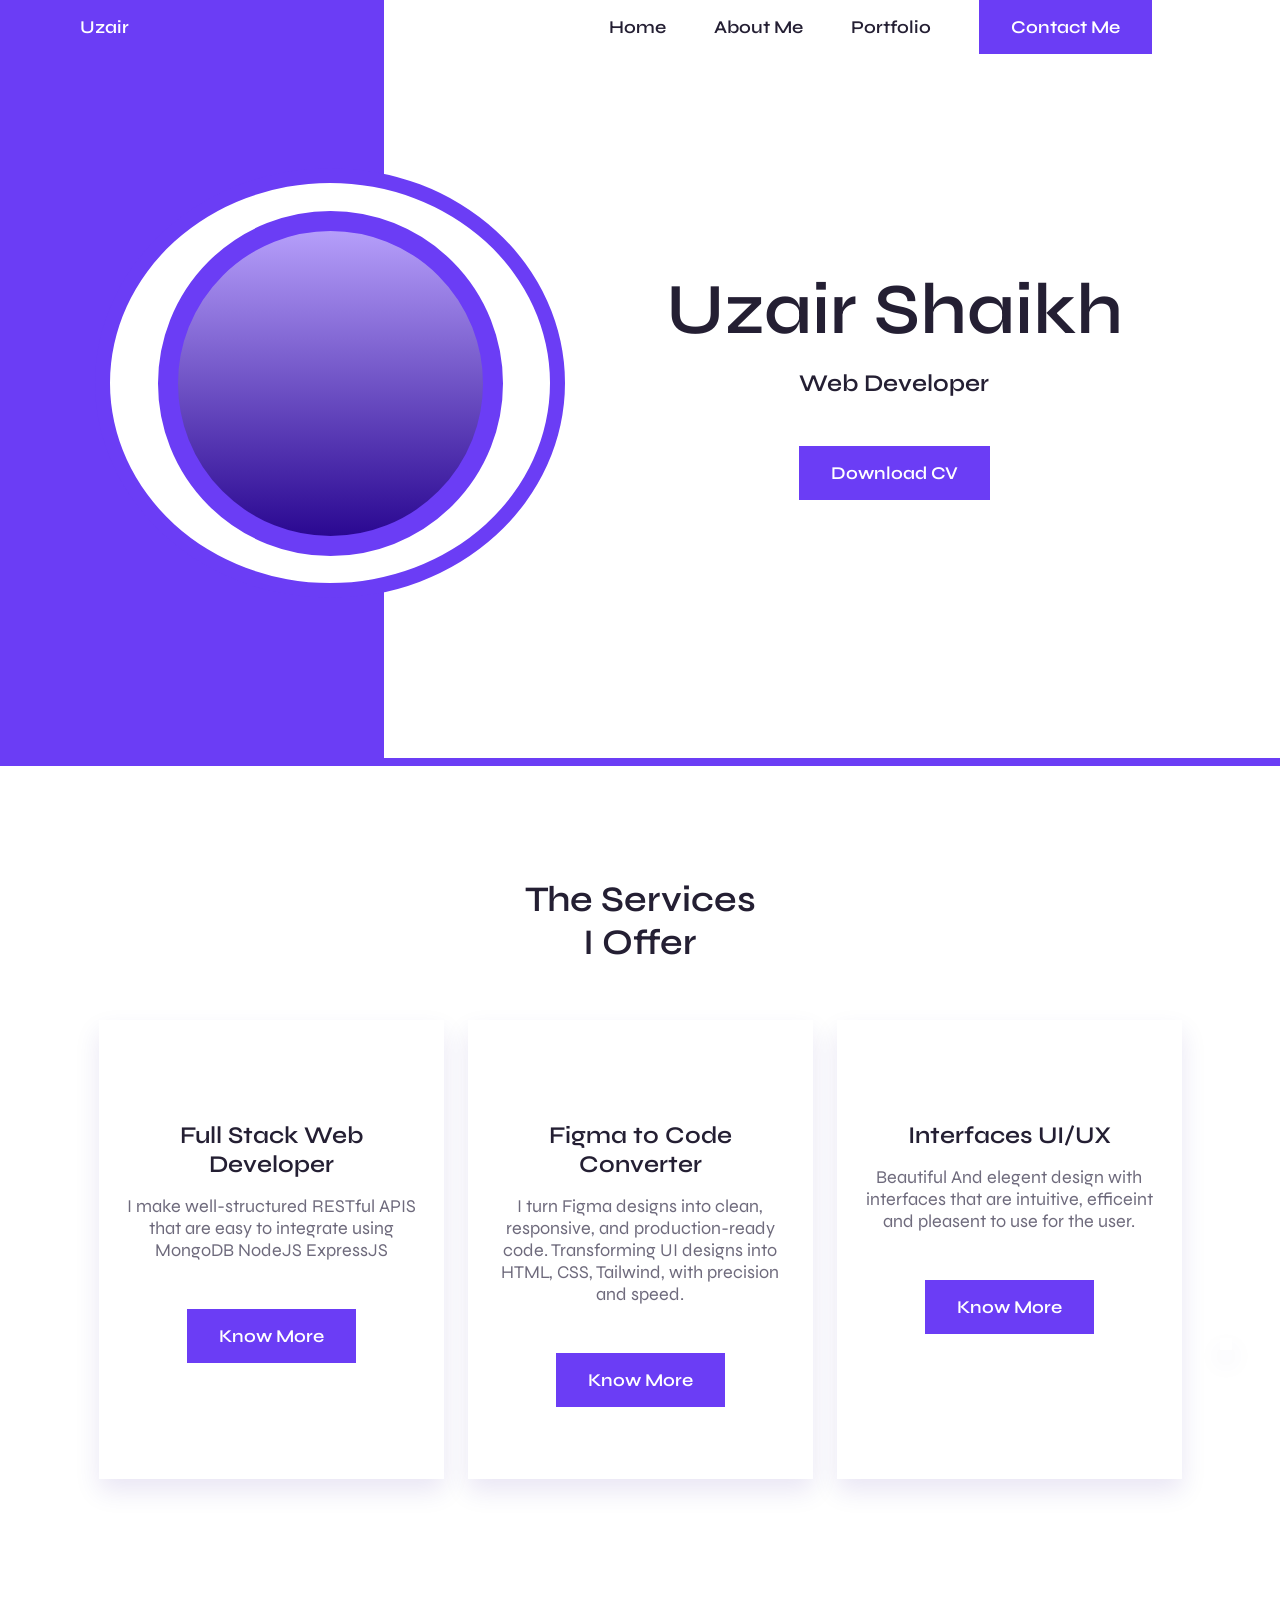
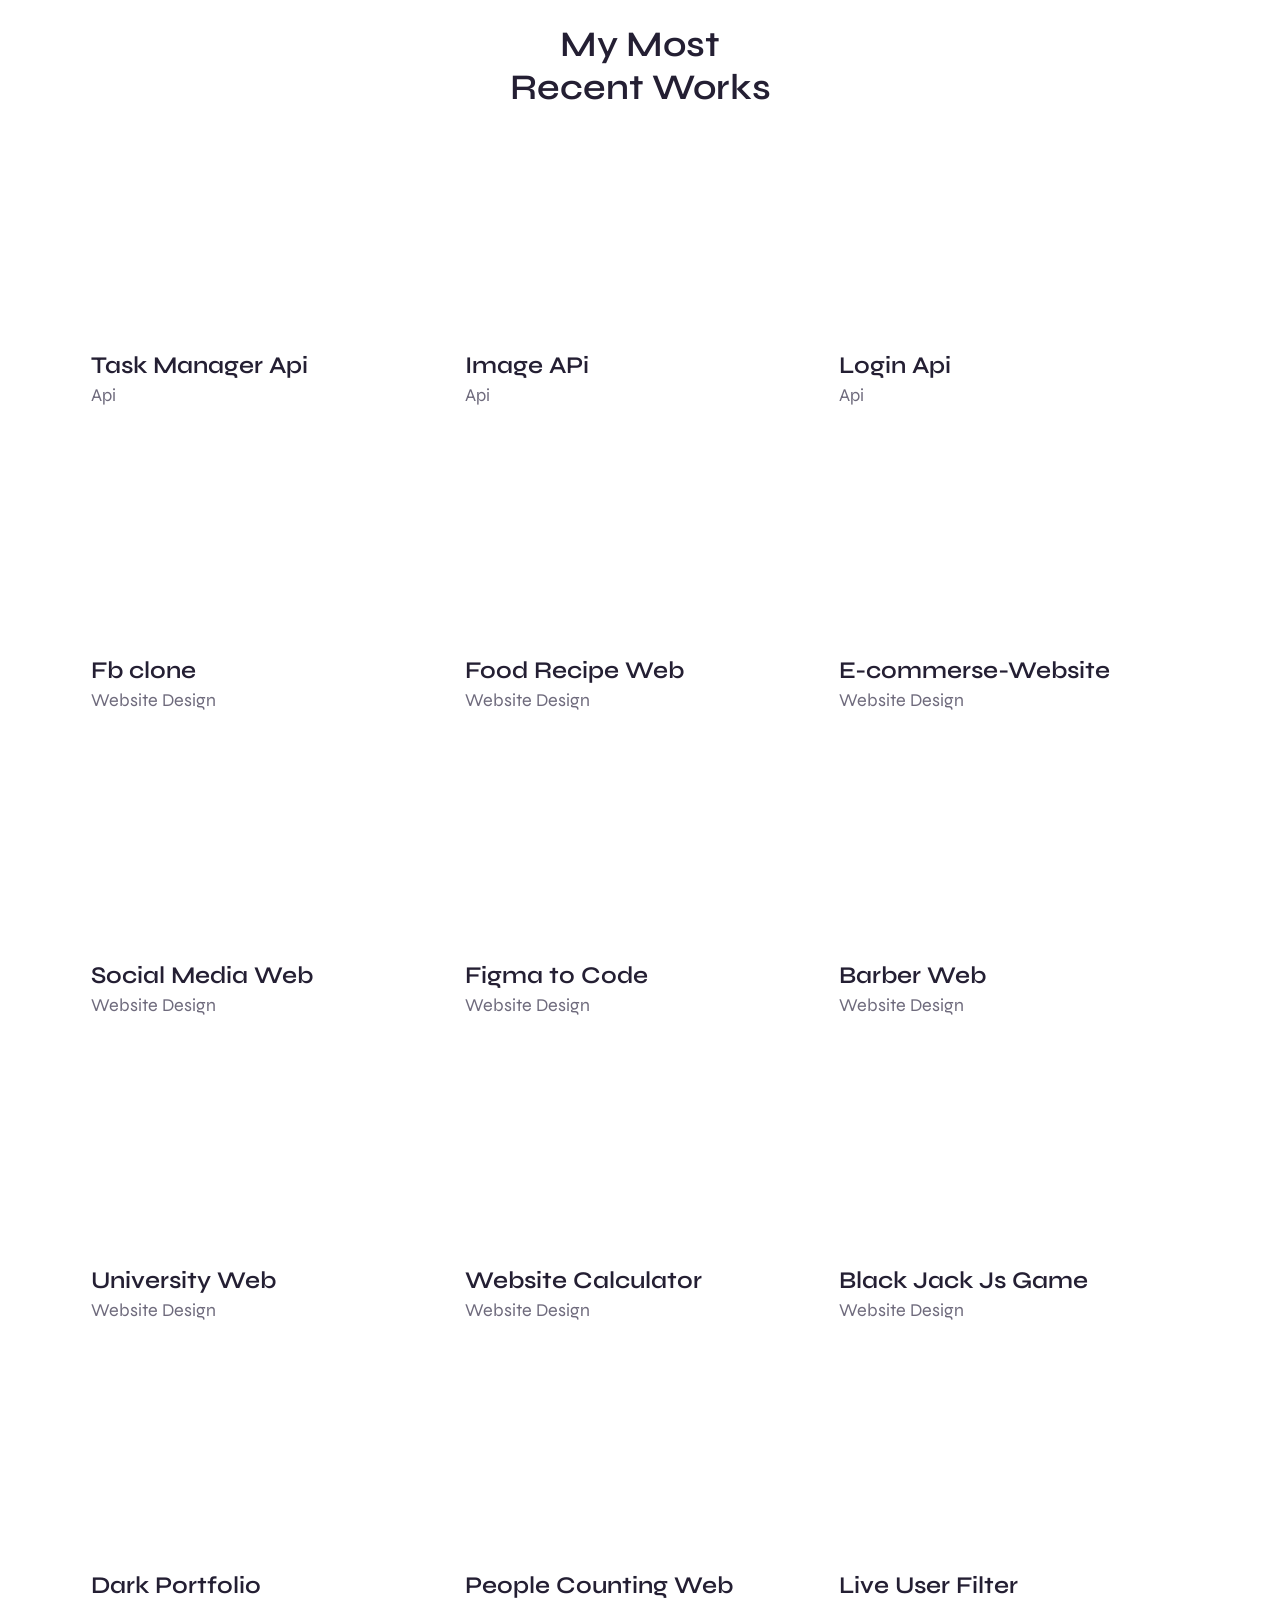
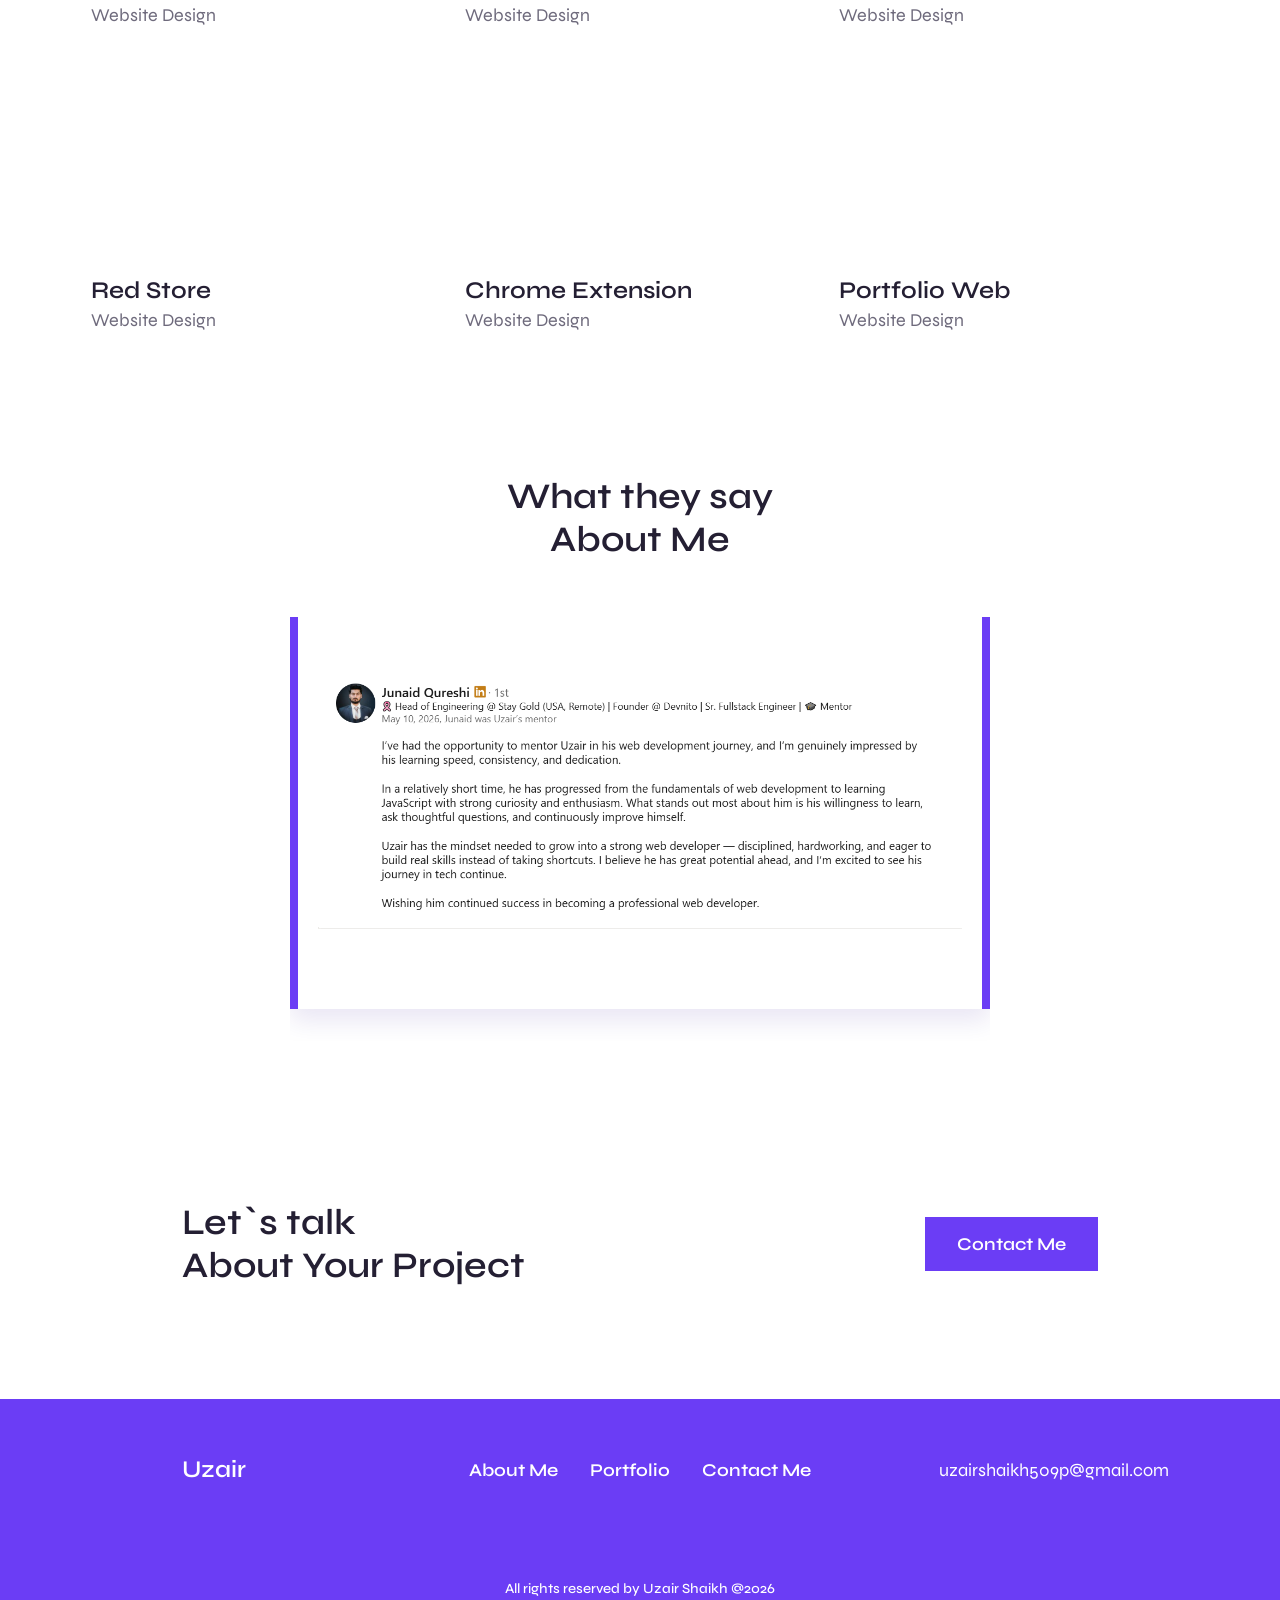
==== commit cd69e3fd: "update" ====
--- a/index.html
+++ b/index.html
@@ -101,7 +101,7 @@
                         </div>
                     </div>
                     <a href="Uzair Shaikh CV.pdf" download="Uzair Shaikh.CV" class="home__button button">
-                        Dowload CV
+                        Download CV
                     </a>
                 </div>
             </div>
